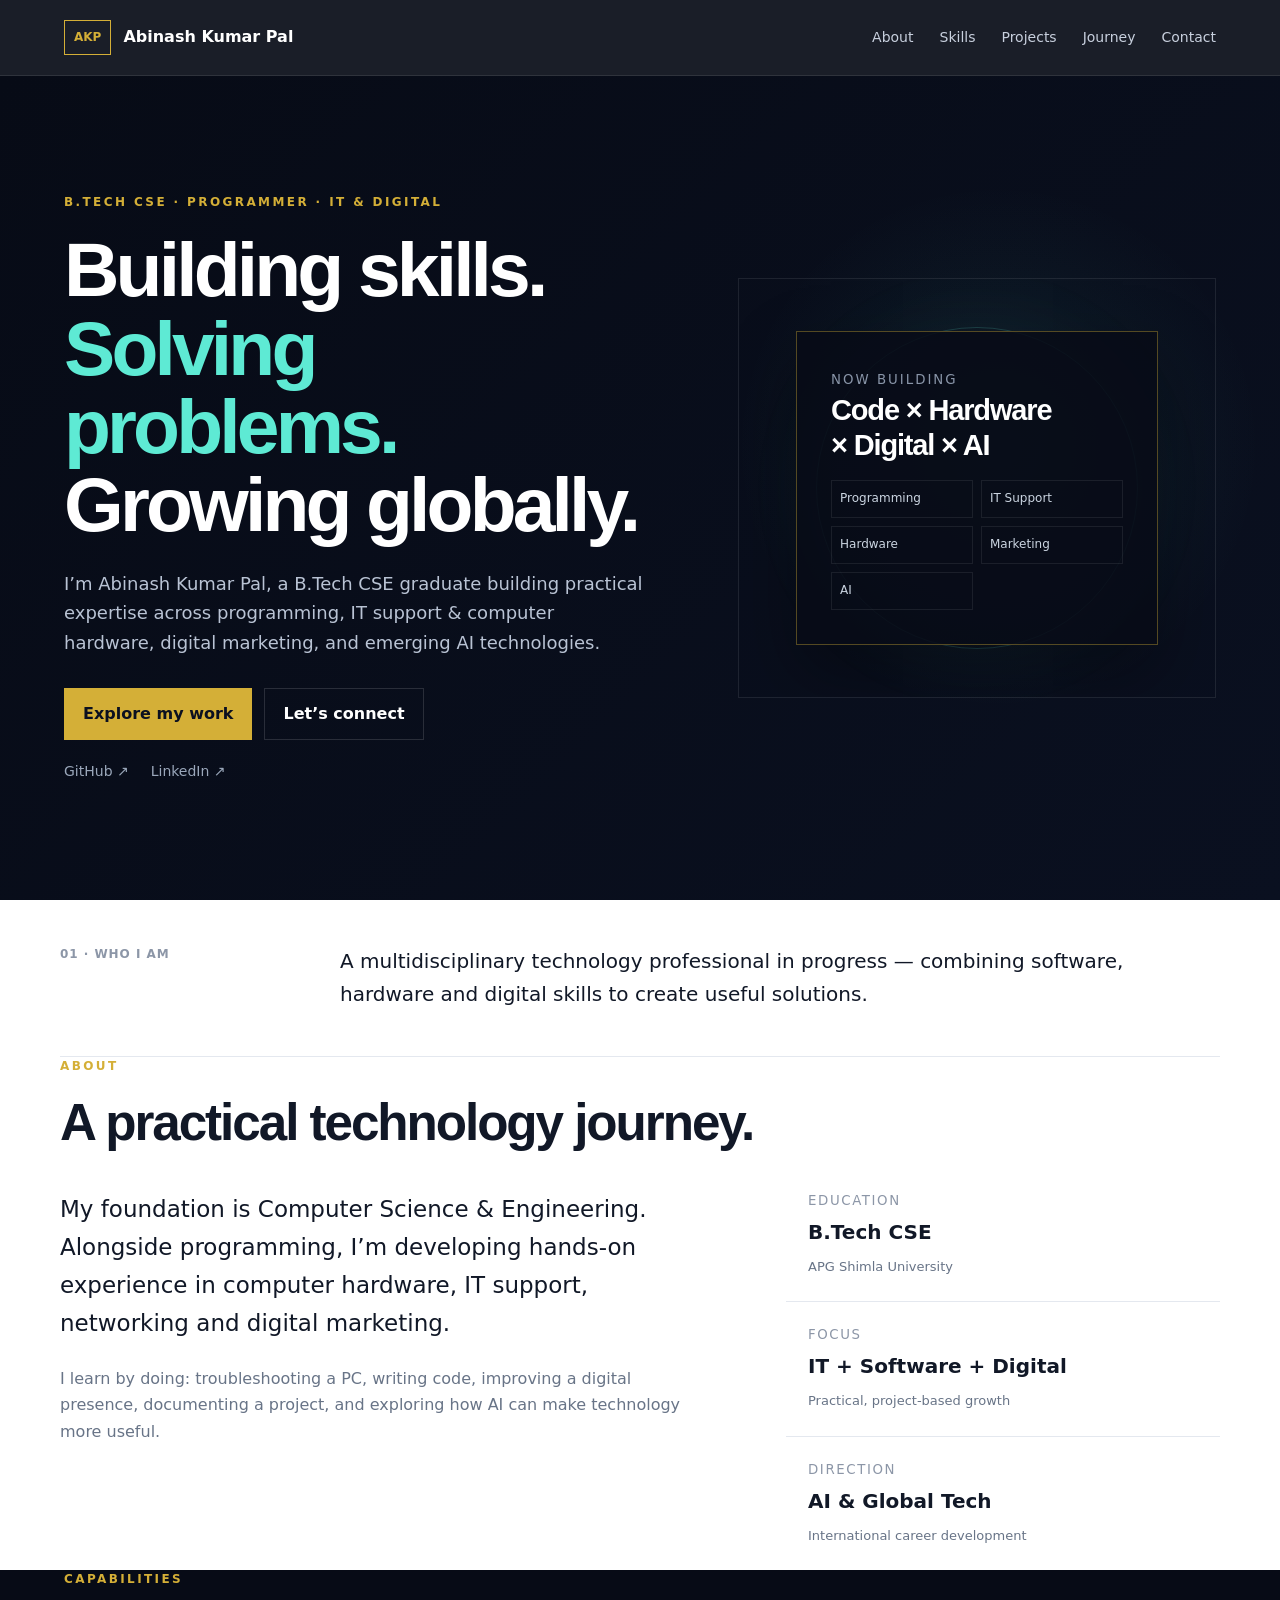
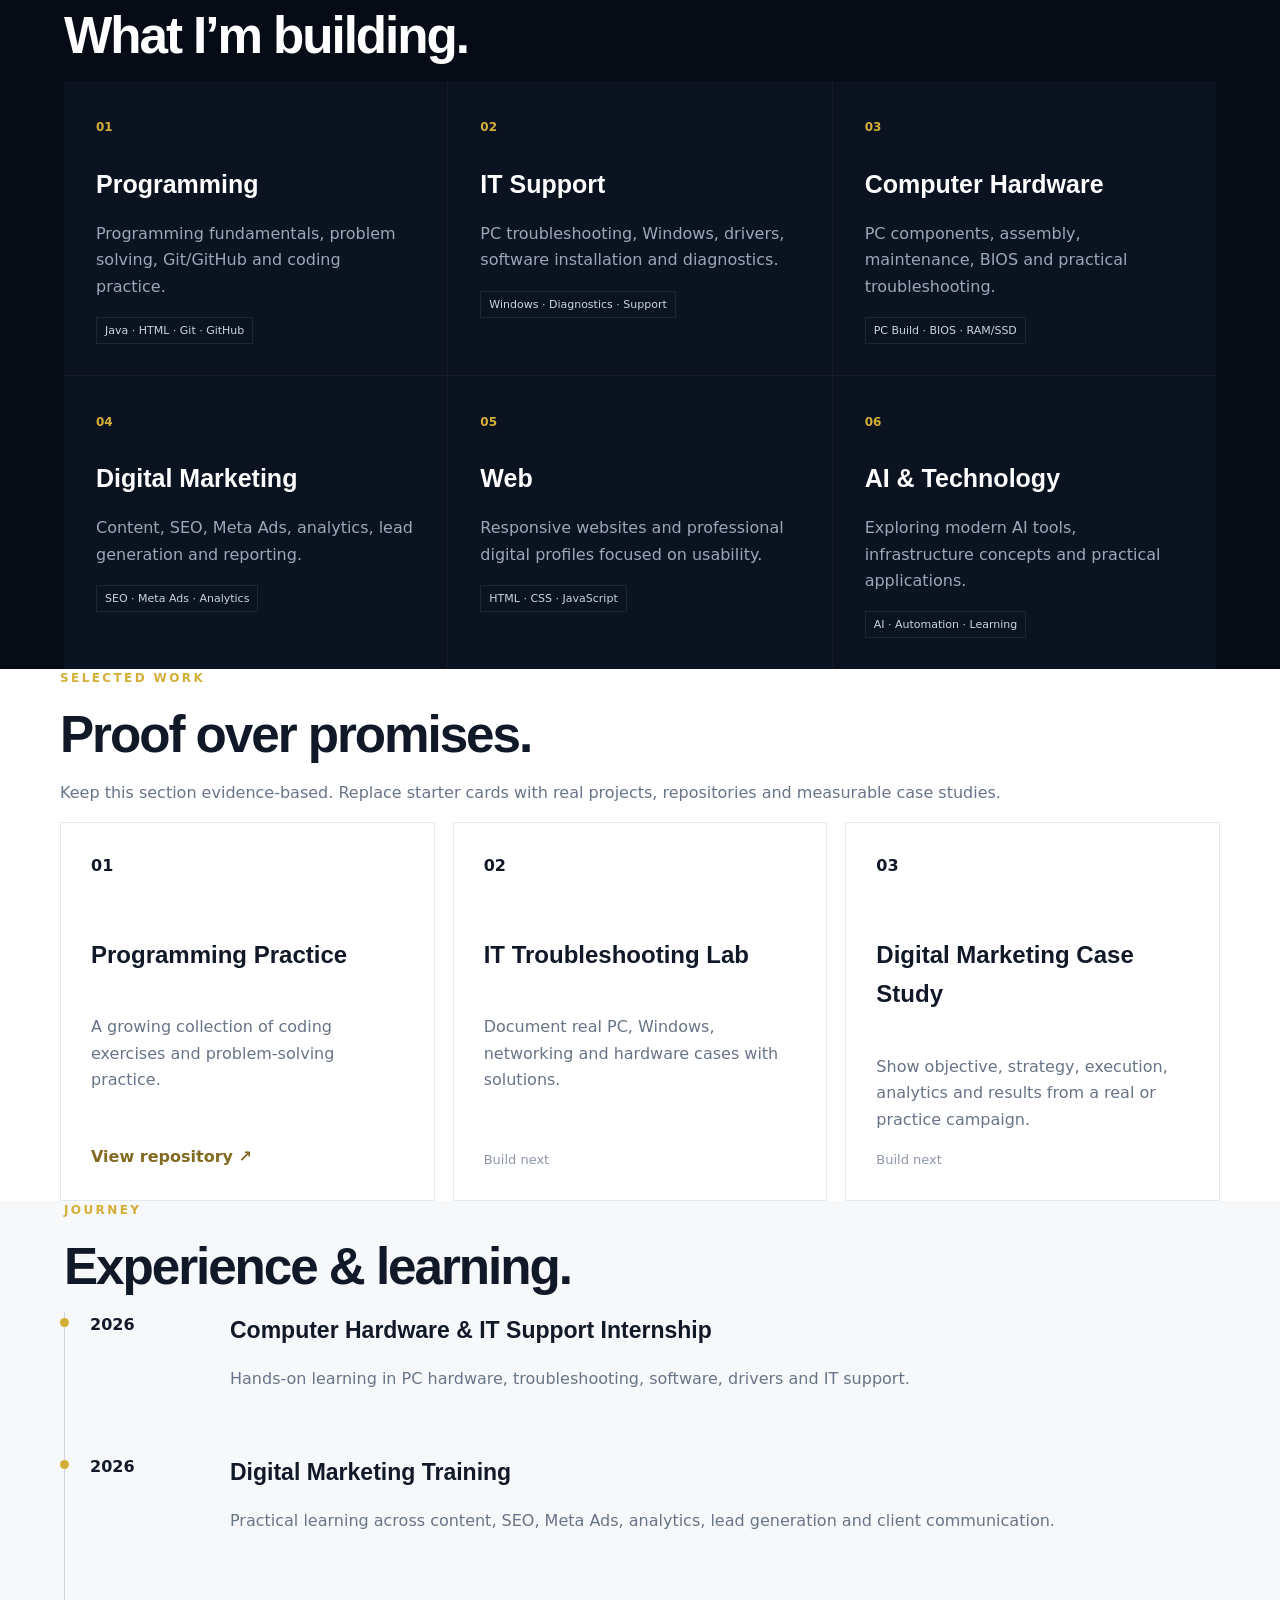
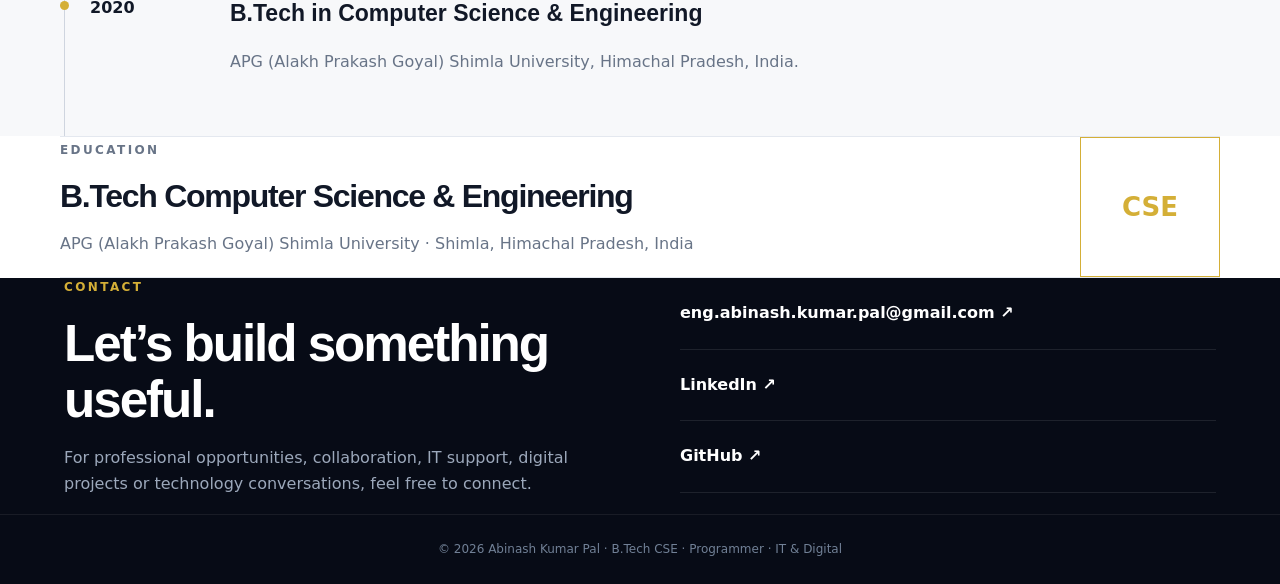
==== index.html @ 2d40ae44 "Add files via upload" ====
<!doctype html><html lang="en"><head><meta charset="utf-8"><meta name="viewport" content="width=device-width,initial-scale=1"><meta name="description" content="Abinash Kumar Pal — B.Tech CSE, Programmer, IT Support & Computer Hardware, Digital Marketing, and AI & Technology learner."><title>Abinash Kumar Pal | Programmer · IT Support · Digital</title><link rel="stylesheet" href="style.css"></head><body>
<header><a class="brand" href="#home"><span>AKP</span> Abinash Kumar Pal</a><button id="menu">☰</button><nav><a href="#about">About</a><a href="#skills">Skills</a><a href="#projects">Projects</a><a href="#journey">Journey</a><a href="#contact">Contact</a></nav></header>
<main id="home"><section class="hero"><div><p class="eyebrow">B.TECH CSE · PROGRAMMER · IT & DIGITAL</p><h1>Building skills.<br><em>Solving problems.</em><br>Growing globally.</h1><p class="intro">I’m Abinash Kumar Pal, a B.Tech CSE graduate building practical expertise across programming, IT support & computer hardware, digital marketing, and emerging AI technologies.</p><div class="actions"><a class="primary" href="#projects">Explore my work</a><a href="#contact">Let’s connect</a></div><div class="links"><a href="https://github.com/eng-abinashkumarpal">GitHub ↗</a><a href="https://www.linkedin.com/in/abinashkumarpal">LinkedIn ↗</a></div></div><div class="visual"><div class="card"><small>NOW BUILDING</small><h2>Code × Hardware<br>× Digital × AI</h2><div class="chips"><span>Programming</span><span>IT Support</span><span>Hardware</span><span>Marketing</span><span>AI</span></div></div></div></section>
<section class="strip"><b>01 · WHO I AM</b><p>A multidisciplinary technology professional in progress — combining software, hardware and digital skills to create useful solutions.</p></section>
<section id="about"><p class="eyebrow">ABOUT</p><h2>A practical technology journey.</h2><div class="columns"><div><p class="lead">My foundation is Computer Science & Engineering. Alongside programming, I’m developing hands-on experience in computer hardware, IT support, networking and digital marketing.</p><p>I learn by doing: troubleshooting a PC, writing code, improving a digital presence, documenting a project, and exploring how AI can make technology more useful.</p></div><div class="facts"><div><small>EDUCATION</small><strong>B.Tech CSE</strong><span>APG Shimla University</span></div><div><small>FOCUS</small><strong>IT + Software + Digital</strong><span>Practical, project-based growth</span></div><div><small>DIRECTION</small><strong>AI & Global Tech</strong><span>International career development</span></div></div></div></section>
<section id="skills" class="dark"><p class="eyebrow">CAPABILITIES</p><h2>What I’m building.</h2><div class="grid skills"><article><b>01</b><h3>Programming</h3><p>Programming fundamentals, problem solving, Git/GitHub and coding practice.</p><label>Java · HTML · Git · GitHub</label></article><article><b>02</b><h3>IT Support</h3><p>PC troubleshooting, Windows, drivers, software installation and diagnostics.</p><label>Windows · Diagnostics · Support</label></article><article><b>03</b><h3>Computer Hardware</h3><p>PC components, assembly, maintenance, BIOS and practical troubleshooting.</p><label>PC Build · BIOS · RAM/SSD</label></article><article><b>04</b><h3>Digital Marketing</h3><p>Content, SEO, Meta Ads, analytics, lead generation and reporting.</p><label>SEO · Meta Ads · Analytics</label></article><article><b>05</b><h3>Web</h3><p>Responsive websites and professional digital profiles focused on usability.</p><label>HTML · CSS · JavaScript</label></article><article><b>06</b><h3>AI & Technology</h3><p>Exploring modern AI tools, infrastructure concepts and practical applications.</p><label>AI · Automation · Learning</label></article></div></section>
<section id="projects"><p class="eyebrow">SELECTED WORK</p><h2>Proof over promises.</h2><p class="muted">Keep this section evidence-based. Replace starter cards with real projects, repositories and measurable case studies.</p><div class="grid projects"><article><b>01</b><h3>Programming Practice</h3><p>A growing collection of coding exercises and problem-solving practice.</p><a href="https://github.com/eng-abinashkumarpal/programming-practice">View repository ↗</a></article><article><b>02</b><h3>IT Troubleshooting Lab</h3><p>Document real PC, Windows, networking and hardware cases with solutions.</p><span>Build next</span></article><article><b>03</b><h3>Digital Marketing Case Study</h3><p>Show objective, strategy, execution, analytics and results from a real or practice campaign.</p><span>Build next</span></article></div></section>
<section id="journey" class="journey"><p class="eyebrow">JOURNEY</p><h2>Experience & learning.</h2><div class="timeline"><div><b>2026</b><article><h3>Computer Hardware & IT Support Internship</h3><p>Hands-on learning in PC hardware, troubleshooting, software, drivers and IT support.</p></article></div><div><b>2026</b><article><h3>Digital Marketing Training</h3><p>Practical learning across content, SEO, Meta Ads, analytics, lead generation and client communication.</p></article></div><div><b>2020</b><article><h3>B.Tech in Computer Science & Engineering</h3><p>APG (Alakh Prakash Goyal) Shimla University, Himachal Pradesh, India.</p></article></div></div></section>
<section class="education"><div><p class="eyebrow">EDUCATION</p><h2>B.Tech Computer Science & Engineering</h2><p>APG (Alakh Prakash Goyal) Shimla University · Shimla, Himachal Pradesh, India</p></div><strong>CSE</strong></section>
<section id="contact" class="contact"><div><p class="eyebrow">CONTACT</p><h2>Let’s build something useful.</h2><p>For professional opportunities, collaboration, IT support, digital projects or technology conversations, feel free to connect.</p></div><div class="contact-links"><a href="mailto:eng.abinash.kumar.pal@gmail.com">eng.abinash.kumar.pal@gmail.com ↗</a><a href="https://www.linkedin.com/in/abinashkumarpal">LinkedIn ↗</a><a href="https://github.com/eng-abinashkumarpal">GitHub ↗</a></div></section></main><footer>© <span id="year"></span> Abinash Kumar Pal · B.Tech CSE · Programmer · IT & Digital</footer><script src="script.js"></script></body></html>
---- style.css ----
:root{--navy:#070b16;--navy2:#0d1424;--gold:#d4af37;--cyan:#5eead4;--text:#111827;--muted:#687487;--line:#e4e8ef;--max:1160px}*{box-sizing:border-box}html{scroll-behavior:smooth}body{margin:0;font-family:Inter,system-ui,sans-serif;color:var(--text);line-height:1.65}a{text-decoration:none;color:inherit}header{height:76px;position:sticky;top:0;z-index:10;display:flex;align-items:center;justify-content:space-between;padding:0 5vw;background:rgba(7,11,22,.92);backdrop-filter:blur(14px);color:#fff;border-bottom:1px solid #ffffff18}.brand{font-weight:700;display:flex;align-items:center;gap:12px}.brand span{color:var(--gold);border:1px solid var(--gold);padding:7px 9px;font-size:12px}nav{display:flex;gap:26px;font-size:14px;color:#c8d0de}nav a:hover,.links a:hover{color:var(--cyan)}#menu{display:none;background:none;border:0;color:white;font-size:24px}.hero{min-height:calc(100vh - 76px);display:grid;grid-template-columns:1.1fr .9fr;gap:7vw;align-items:center;padding:90px max(5vw,calc((100vw - var(--max))/2));background:radial-gradient(circle at 78% 45%,#5eead415,transparent 24%),linear-gradient(135deg,var(--navy),#0a1020);color:#fff}.eyebrow{font-size:12px;letter-spacing:.2em;color:var(--gold);font-weight:800;margin:0 0 18px}.hero h1,h2,h3{font-family:"Space Grotesk",Inter,sans-serif}.hero h1{font-size:clamp(48px,6vw,82px);line-height:1.02;letter-spacing:-.05em;margin:0 0 25px}.hero h1 em{font-style:normal;color:var(--cyan)}.intro{max-width:680px;color:#b9c3d4;font-size:18px}.actions{display:flex;gap:12px;flex-wrap:wrap;margin:30px 0 20px}.actions a{border:1px solid #ffffff22;padding:12px 18px;font-weight:700}.actions .primary{background:var(--gold);color:#0b1020;border-color:var(--gold)}.links{display:flex;gap:22px;color:#9aa7ba;font-size:14px}.visual{min-height:420px;display:grid;place-items:center;border:1px solid #ffffff16;position:relative;overflow:hidden}.visual:before{content:"";position:absolute;width:320px;height:320px;border:1px solid #5eead433;border-radius:50%;box-shadow:0 0 90px #5eead40d}.card{position:relative;width:76%;padding:34px;border:1px solid #d4af3760;background:#070b16dd;box-shadow:0 30px 70px #0005}.card small{color:#8995a8;letter-spacing:.15em}.card h2{font-size:29px;line-height:1.2}.chips{display:grid;grid-template-columns:1fr 1fr;gap:8px}.chips span{font-size:12px;color:#cbd5e1;border:1px solid #ffffff14;padding:8px}.strip,section:not(.hero){max-width:var(--max);margin:auto;padding:105px max(5vw,0)}.strip{display:grid;grid-template-columns:240px 1fr;gap:40px;border-bottom:1px solid var(--line);padding-top:45px;padding-bottom:45px}.strip p{margin:0;font-size:20px}.strip b{font-size:12px;color:#8c96a7;letter-spacing:.08em}.columns{display:grid;grid-template-columns:1.2fr .8fr;gap:75px}.columns .lead{font-size:23px}.columns p:not(.lead),.muted{color:var(--muted)}.facts{display:grid;gap:1px;background:var(--line)}.facts div{background:#fff;padding:22px}.facts small{display:block;color:#8c96a7;letter-spacing:.12em}.facts strong{display:block;font-size:20px;margin:4px 0}.facts span{font-size:13px;color:var(--muted)}.dark,.contact{max-width:none!important;padding-left:max(5vw,calc((100vw - var(--max))/2));padding-right:max(5vw,calc((100vw - var(--max))/2));background:var(--navy);color:#fff}.dark h2,.contact h2,section h2{font-size:clamp(36px,4vw,58px);line-height:1.08;letter-spacing:-.04em;margin:0 0 18px}.grid{display:grid;grid-template-columns:repeat(3,1fr);gap:1px}.skills{background:#ffffff12}.skills article{background:#0b1220;padding:32px;min-height:250px}.skills h3{font-size:25px;margin:24px 0 8px}.skills p{color:#9ba7ba}.skills label{font-size:11px;color:#cbd5e1;border:1px solid #ffffff14;padding:6px 8px}.skills b,.projects>b{color:var(--gold);font-size:12px}.projects{gap:18px}.projects article{border:1px solid var(--line);padding:30px;min-height:290px;display:flex;flex-direction:column}.projects h3{font-size:24px;margin-top:55px}.projects p{color:var(--muted)}.projects a{margin-top:auto;color:#816b22;font-weight:700}.projects span{margin-top:auto;color:#8c96a7;font-size:13px}.journey{background:#f7f8fa;max-width:none!important;padding-left:max(5vw,calc((100vw - var(--max))/2));padding-right:max(5vw,calc((100vw - var(--max))/2))}.timeline{border-left:1px solid #cfd5df}.timeline>div{display:grid;grid-template-columns:110px 1fr;gap:30px;padding:0 0 45px 25px;position:relative}.timeline>div:before{content:"";position:absolute;left:-5px;top:6px;width:9px;height:9px;border-radius:50%;background:var(--gold)}.timeline>b{color:#8994a7}.timeline h3{margin:0;font-size:23px}.timeline p{color:var(--muted)}.education{display:flex;justify-content:space-between;align-items:center;border-top:1px solid var(--line);border-bottom:1px solid var(--line)}.education h2{font-size:32px}.education p{color:var(--muted)}.education>strong{display:grid;place-items:center;width:140px;height:140px;border:1px solid var(--gold);color:var(--gold);font-size:26px}.contact{display:grid;grid-template-columns:1fr 1fr;gap:80px}.contact p:not(.eyebrow){color:#9ca8bb}.contact-links{display:flex;flex-direction:column}.contact-links a{padding:22px 0;border-bottom:1px solid #ffffff18;font-weight:700}.contact-links a:hover{color:var(--cyan)}footer{background:var(--navy);border-top:1px solid #ffffff12;color:#718096;padding:25px 5vw;font-size:12px;text-align:center}@media(max-width:850px){nav{display:none}#menu{display:block}.hero,.columns,.contact{grid-template-columns:1fr}.hero{padding-top:75px;padding-bottom:75px}.visual{min-height:330px;margin-top:15px}.grid{grid-template-columns:1fr}.strip{grid-template-columns:1fr;gap:12px}.education{flex-direction:column;align-items:flex-start;gap:25px}.timeline>div{grid-template-columns:1fr;gap:4px}.card{width:86%}}
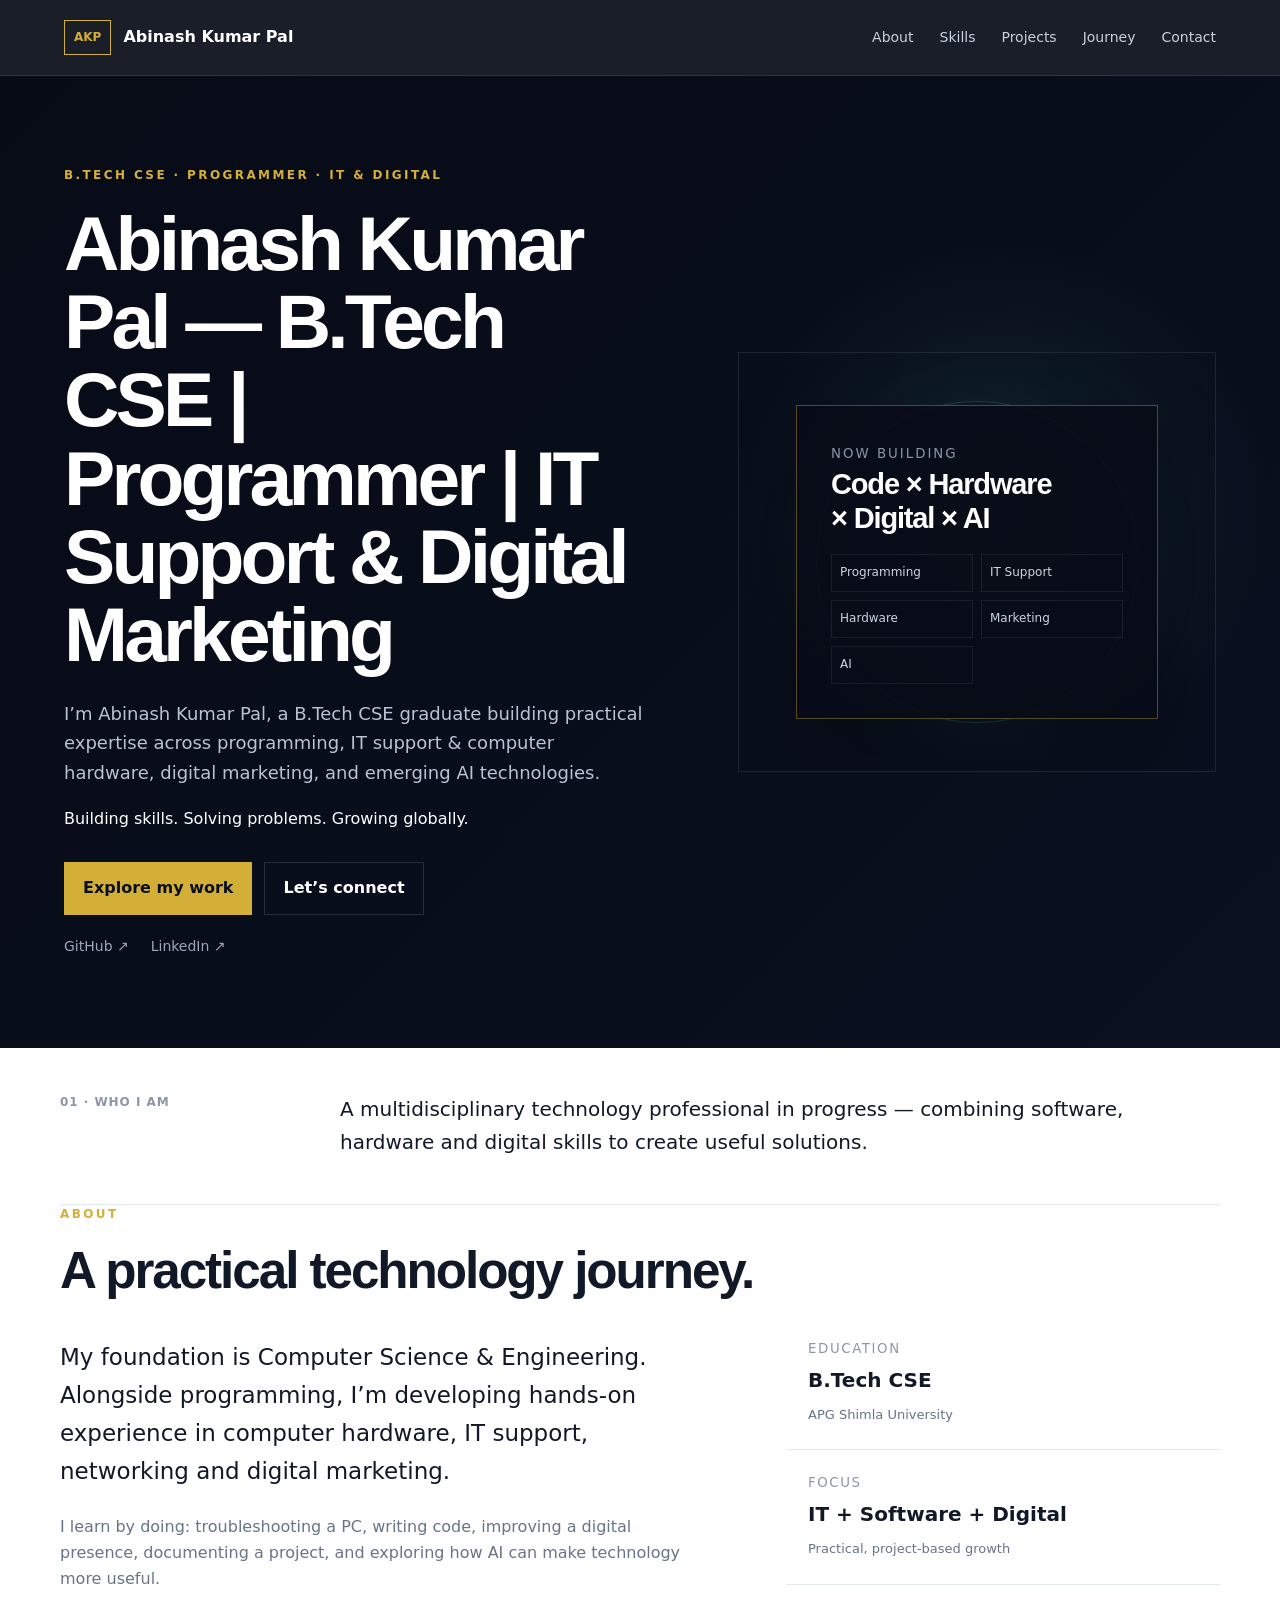
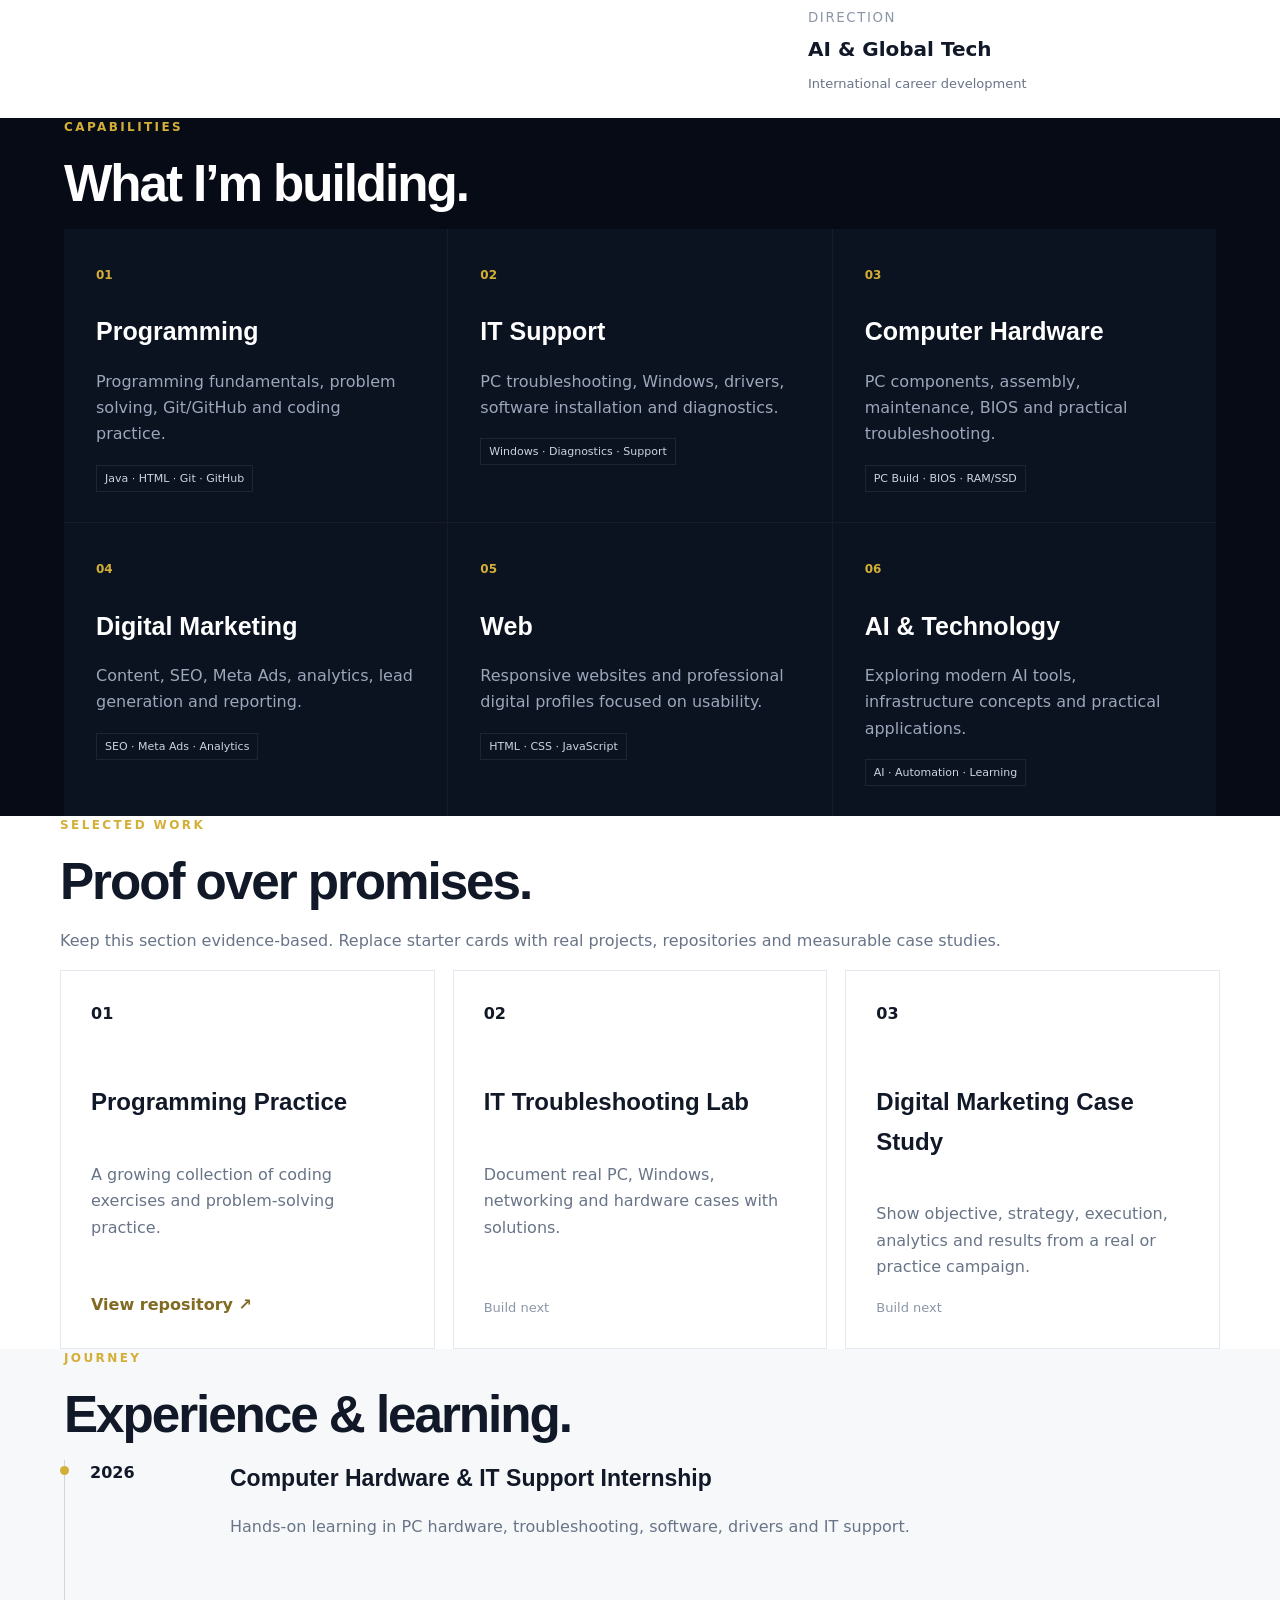
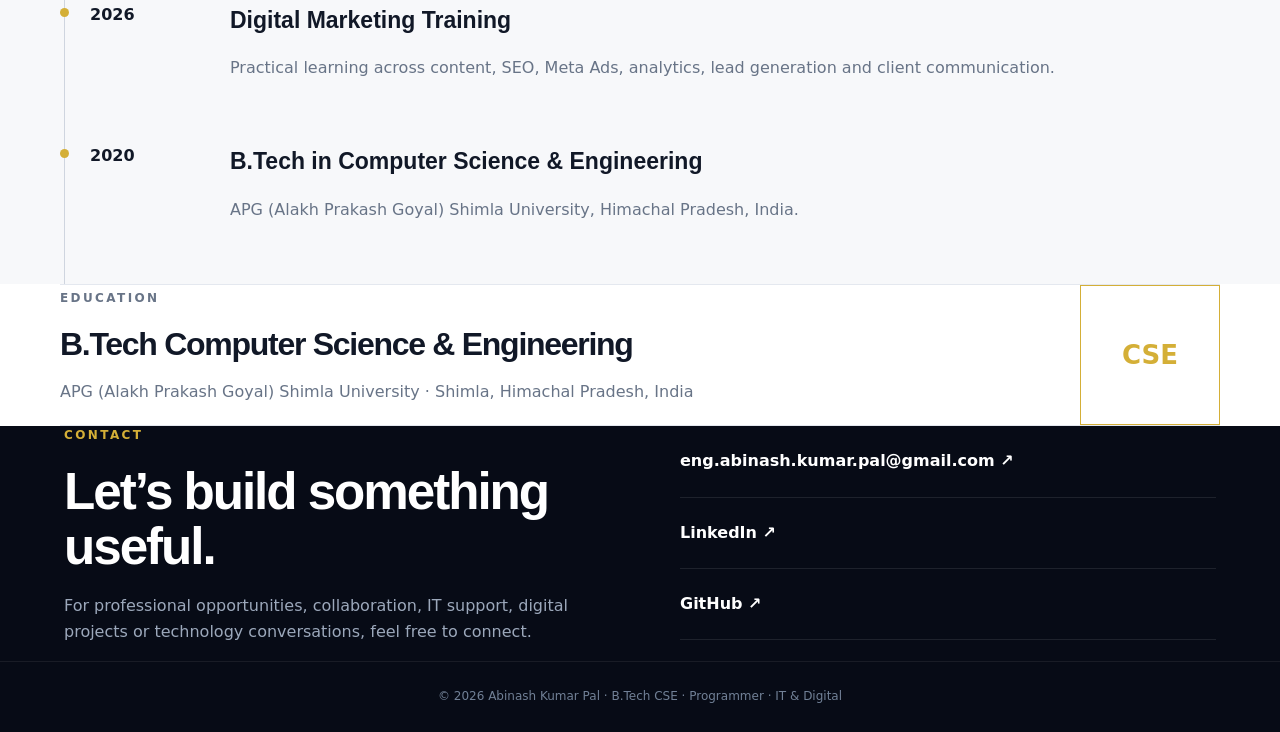
==== commit 6c24a723: "Optimize homepage SEO metadata and content Updated the homepage title, meta description, canonical U" ====
--- a/index.html
+++ b/index.html
@@ -1,6 +1,8 @@
-<!doctype html><html lang="en"><head><meta charset="utf-8"><meta name="viewport" content="width=device-width,initial-scale=1"><meta name="description" content="Abinash Kumar Pal — B.Tech CSE, Programmer, IT Support & Computer Hardware, Digital Marketing, and AI & Technology learner."><title>Abinash Kumar Pal | Programmer · IT Support · Digital</title><link rel="stylesheet" href="style.css"></head><body>
+<!doctype html><html lang="en"><head><link rel="canonical" href="https://eng-abinashkumarpal.github.io/portfolio/"> <meta charset="utf-8"><meta name="viewport" content="width=device-width,initial-scale=1"><meta name="description" content="Abinash Kumar Pal is a B.Tech CSE graduate building practical skills in programming, IT support, computer hardware, digital marketing, SEO and AI technology."><title>Abinash Kumar Pal | B.Tech CSE | Programmer | IT Support | Digital Marketing</title><link rel="stylesheet" href="style.css"></head><body>
 <header><a class="brand" href="#home"><span>AKP</span> Abinash Kumar Pal</a><button id="menu">☰</button><nav><a href="#about">About</a><a href="#skills">Skills</a><a href="#projects">Projects</a><a href="#journey">Journey</a><a href="#contact">Contact</a></nav></header>
-<main id="home"><section class="hero"><div><p class="eyebrow">B.TECH CSE · PROGRAMMER · IT & DIGITAL</p><h1>Building skills.<br><em>Solving problems.</em><br>Growing globally.</h1><p class="intro">I’m Abinash Kumar Pal, a B.Tech CSE graduate building practical expertise across programming, IT support & computer hardware, digital marketing, and emerging AI technologies.</p><div class="actions"><a class="primary" href="#projects">Explore my work</a><a href="#contact">Let’s connect</a></div><div class="links"><a href="https://github.com/eng-abinashkumarpal">GitHub ↗</a><a href="https://www.linkedin.com/in/abinashkumarpal">LinkedIn ↗</a></div></div><div class="visual"><div class="card"><small>NOW BUILDING</small><h2>Code × Hardware<br>× Digital × AI</h2><div class="chips"><span>Programming</span><span>IT Support</span><span>Hardware</span><span>Marketing</span><span>AI</span></div></div></div></section>
+<main id="home"><section class="hero"><div><p class="eyebrow">B.TECH CSE · PROGRAMMER · IT & DIGITAL</p><h1>
+  Abinash Kumar Pal — B.Tech CSE | Programmer | IT Support & Digital Marketing
+</h1><p class="intro">I’m Abinash Kumar Pal, a B.Tech CSE graduate building practical expertise across programming, IT support & computer hardware, digital marketing, and emerging AI technologies.</p> <p>Building skills. Solving problems. Growing globally.</p><div class="actions"><a class="primary" href="#projects">Explore my work</a><a href="#contact">Let’s connect</a></div><div class="links"><a href="https://github.com/eng-abinashkumarpal">GitHub ↗</a><a href="https://www.linkedin.com/in/abinashkumarpal">LinkedIn ↗</a></div></div><div class="visual"><div class="card"><small>NOW BUILDING</small><h2>Code × Hardware<br>× Digital × AI</h2><div class="chips"><span>Programming</span><span>IT Support</span><span>Hardware</span><span>Marketing</span><span>AI</span></div></div></div></section>
 <section class="strip"><b>01 · WHO I AM</b><p>A multidisciplinary technology professional in progress — combining software, hardware and digital skills to create useful solutions.</p></section>
 <section id="about"><p class="eyebrow">ABOUT</p><h2>A practical technology journey.</h2><div class="columns"><div><p class="lead">My foundation is Computer Science & Engineering. Alongside programming, I’m developing hands-on experience in computer hardware, IT support, networking and digital marketing.</p><p>I learn by doing: troubleshooting a PC, writing code, improving a digital presence, documenting a project, and exploring how AI can make technology more useful.</p></div><div class="facts"><div><small>EDUCATION</small><strong>B.Tech CSE</strong><span>APG Shimla University</span></div><div><small>FOCUS</small><strong>IT + Software + Digital</strong><span>Practical, project-based growth</span></div><div><small>DIRECTION</small><strong>AI & Global Tech</strong><span>International career development</span></div></div></div></section>
 <section id="skills" class="dark"><p class="eyebrow">CAPABILITIES</p><h2>What I’m building.</h2><div class="grid skills"><article><b>01</b><h3>Programming</h3><p>Programming fundamentals, problem solving, Git/GitHub and coding practice.</p><label>Java · HTML · Git · GitHub</label></article><article><b>02</b><h3>IT Support</h3><p>PC troubleshooting, Windows, drivers, software installation and diagnostics.</p><label>Windows · Diagnostics · Support</label></article><article><b>03</b><h3>Computer Hardware</h3><p>PC components, assembly, maintenance, BIOS and practical troubleshooting.</p><label>PC Build · BIOS · RAM/SSD</label></article><article><b>04</b><h3>Digital Marketing</h3><p>Content, SEO, Meta Ads, analytics, lead generation and reporting.</p><label>SEO · Meta Ads · Analytics</label></article><article><b>05</b><h3>Web</h3><p>Responsive websites and professional digital profiles focused on usability.</p><label>HTML · CSS · JavaScript</label></article><article><b>06</b><h3>AI & Technology</h3><p>Exploring modern AI tools, infrastructure concepts and practical applications.</p><label>AI · Automation · Learning</label></article></div></section>
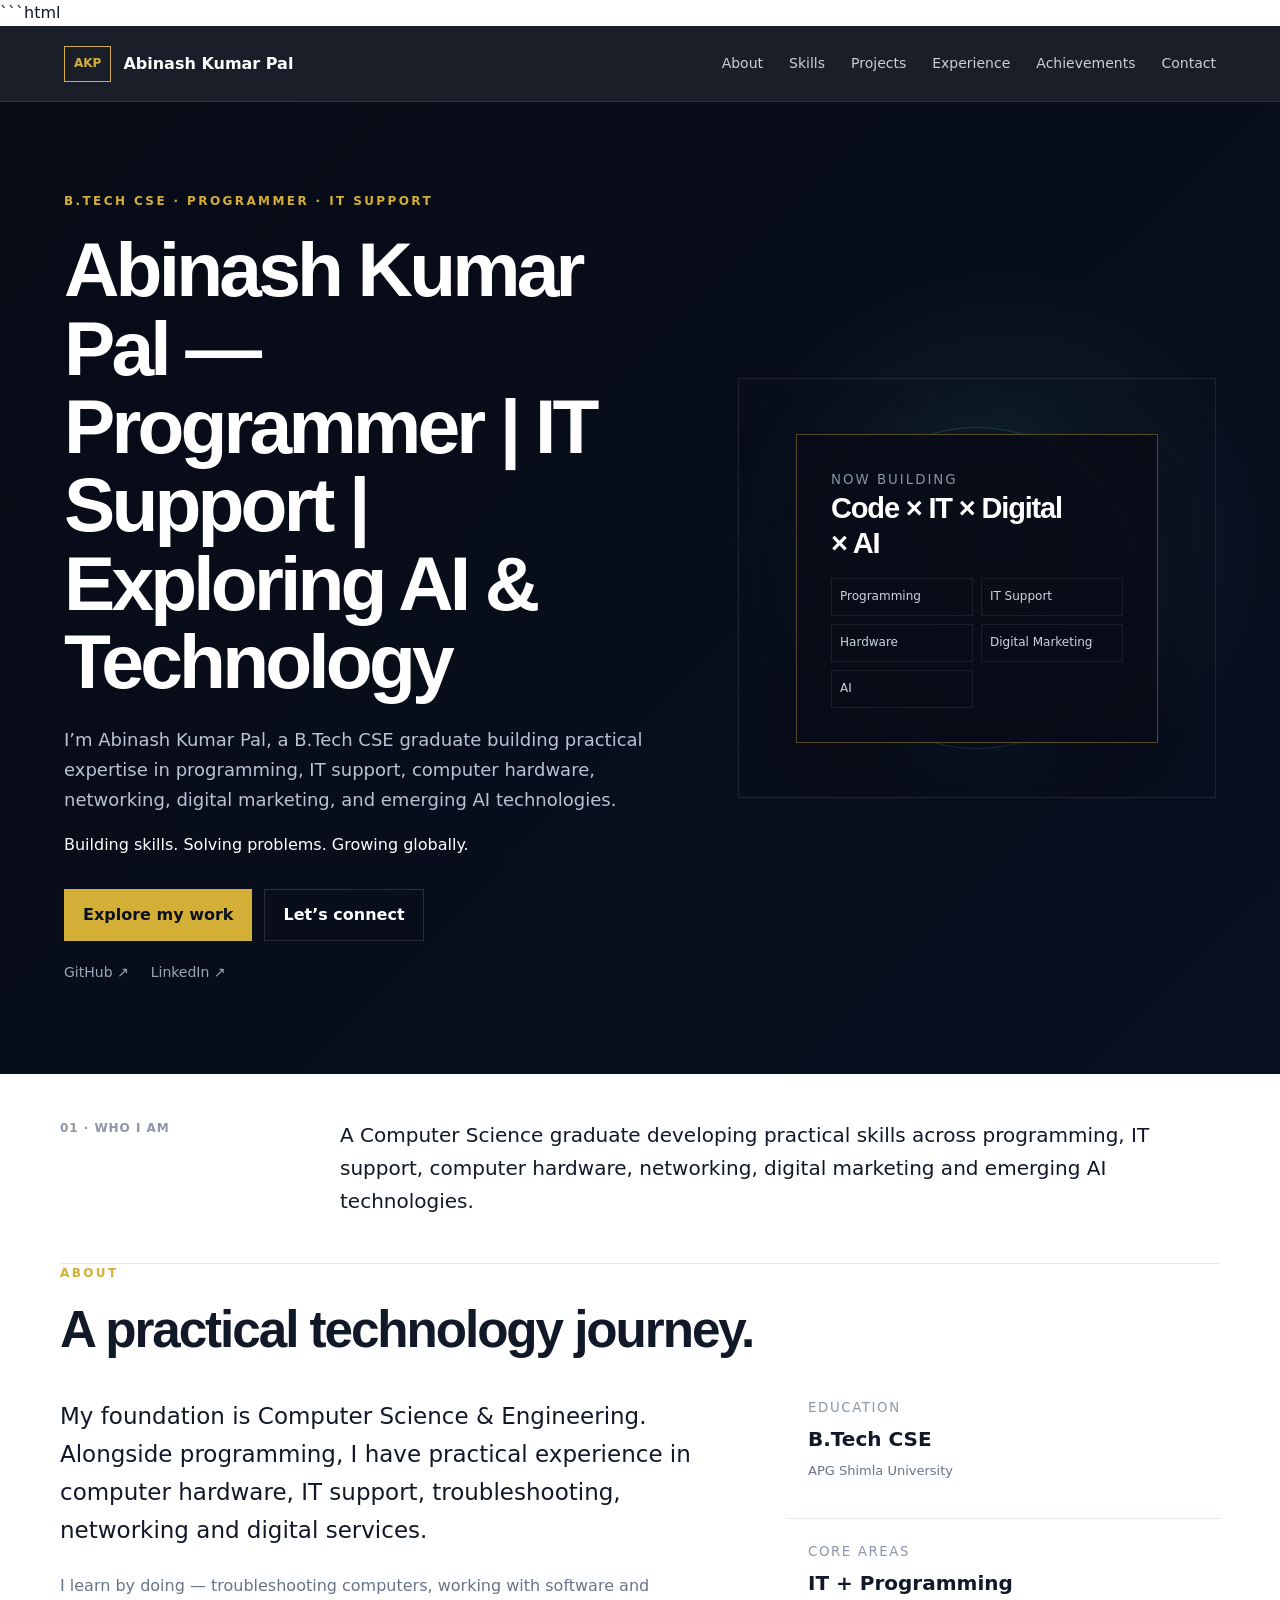
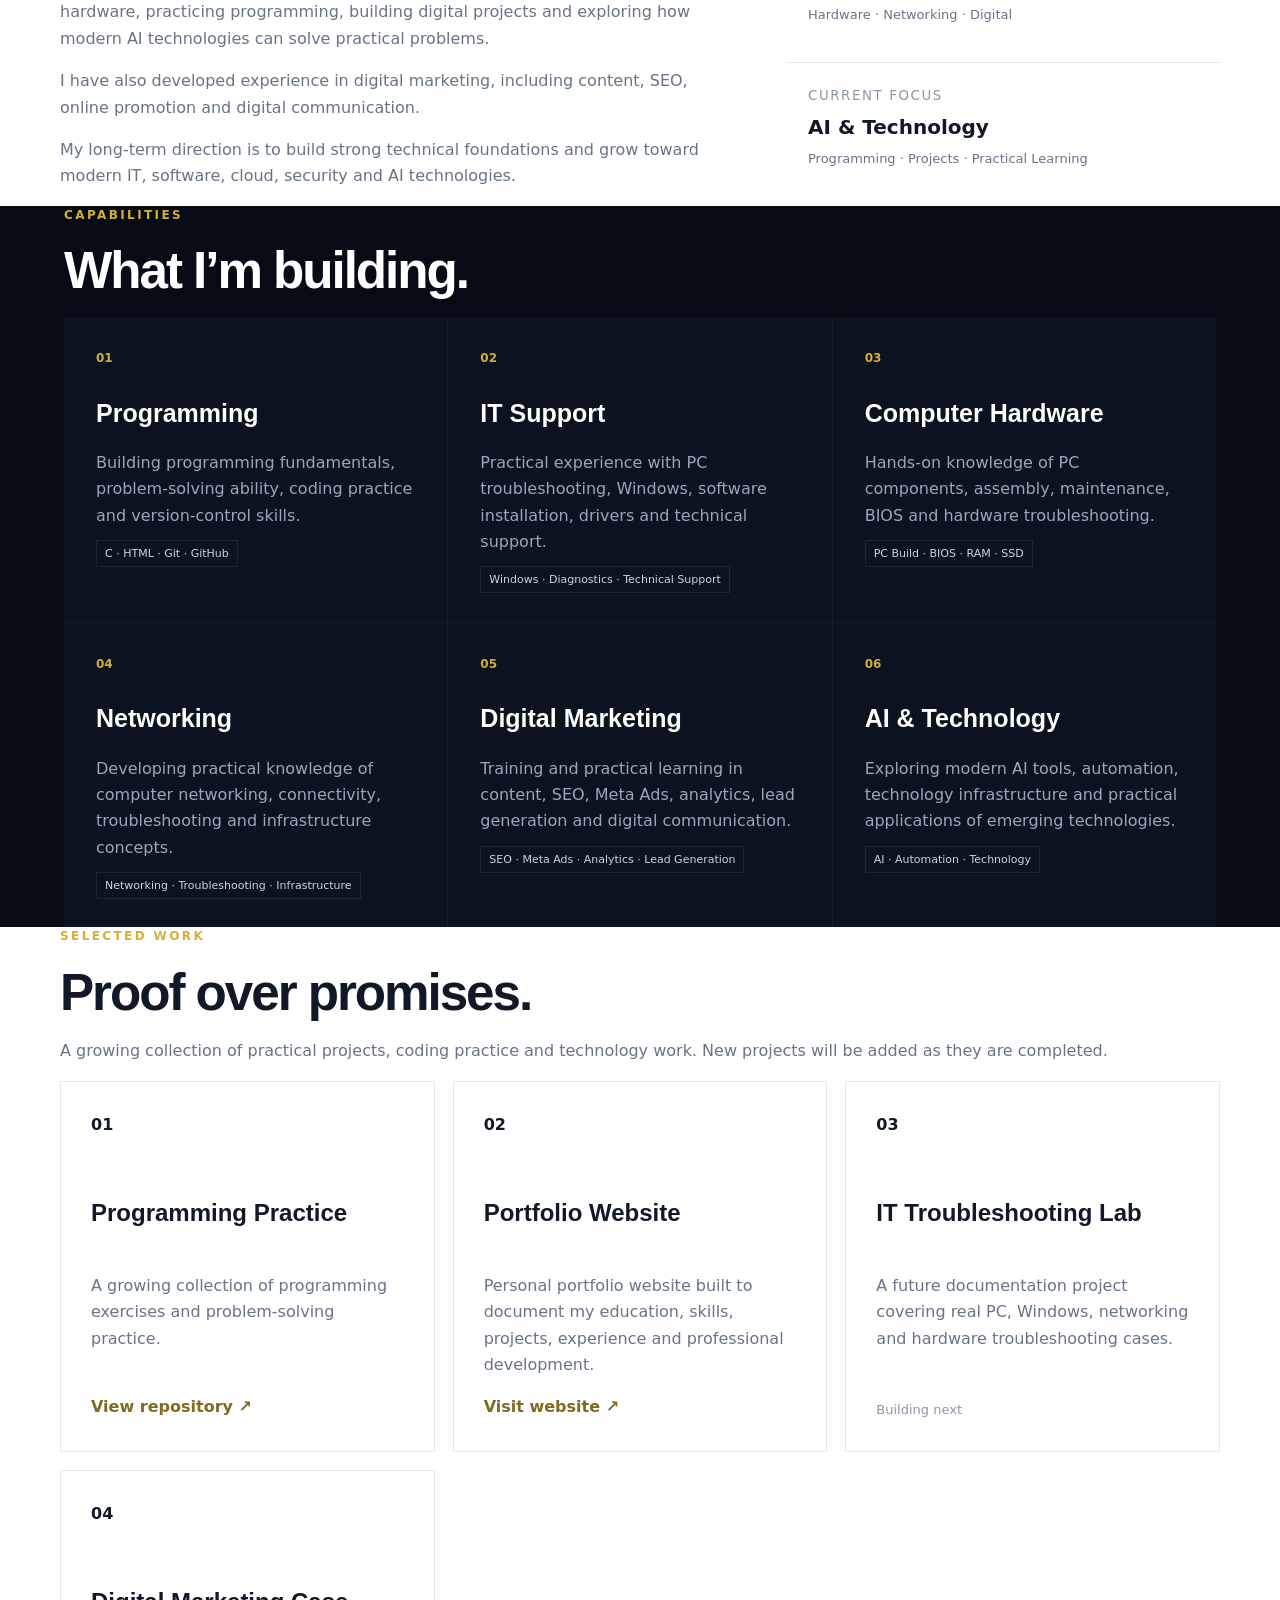
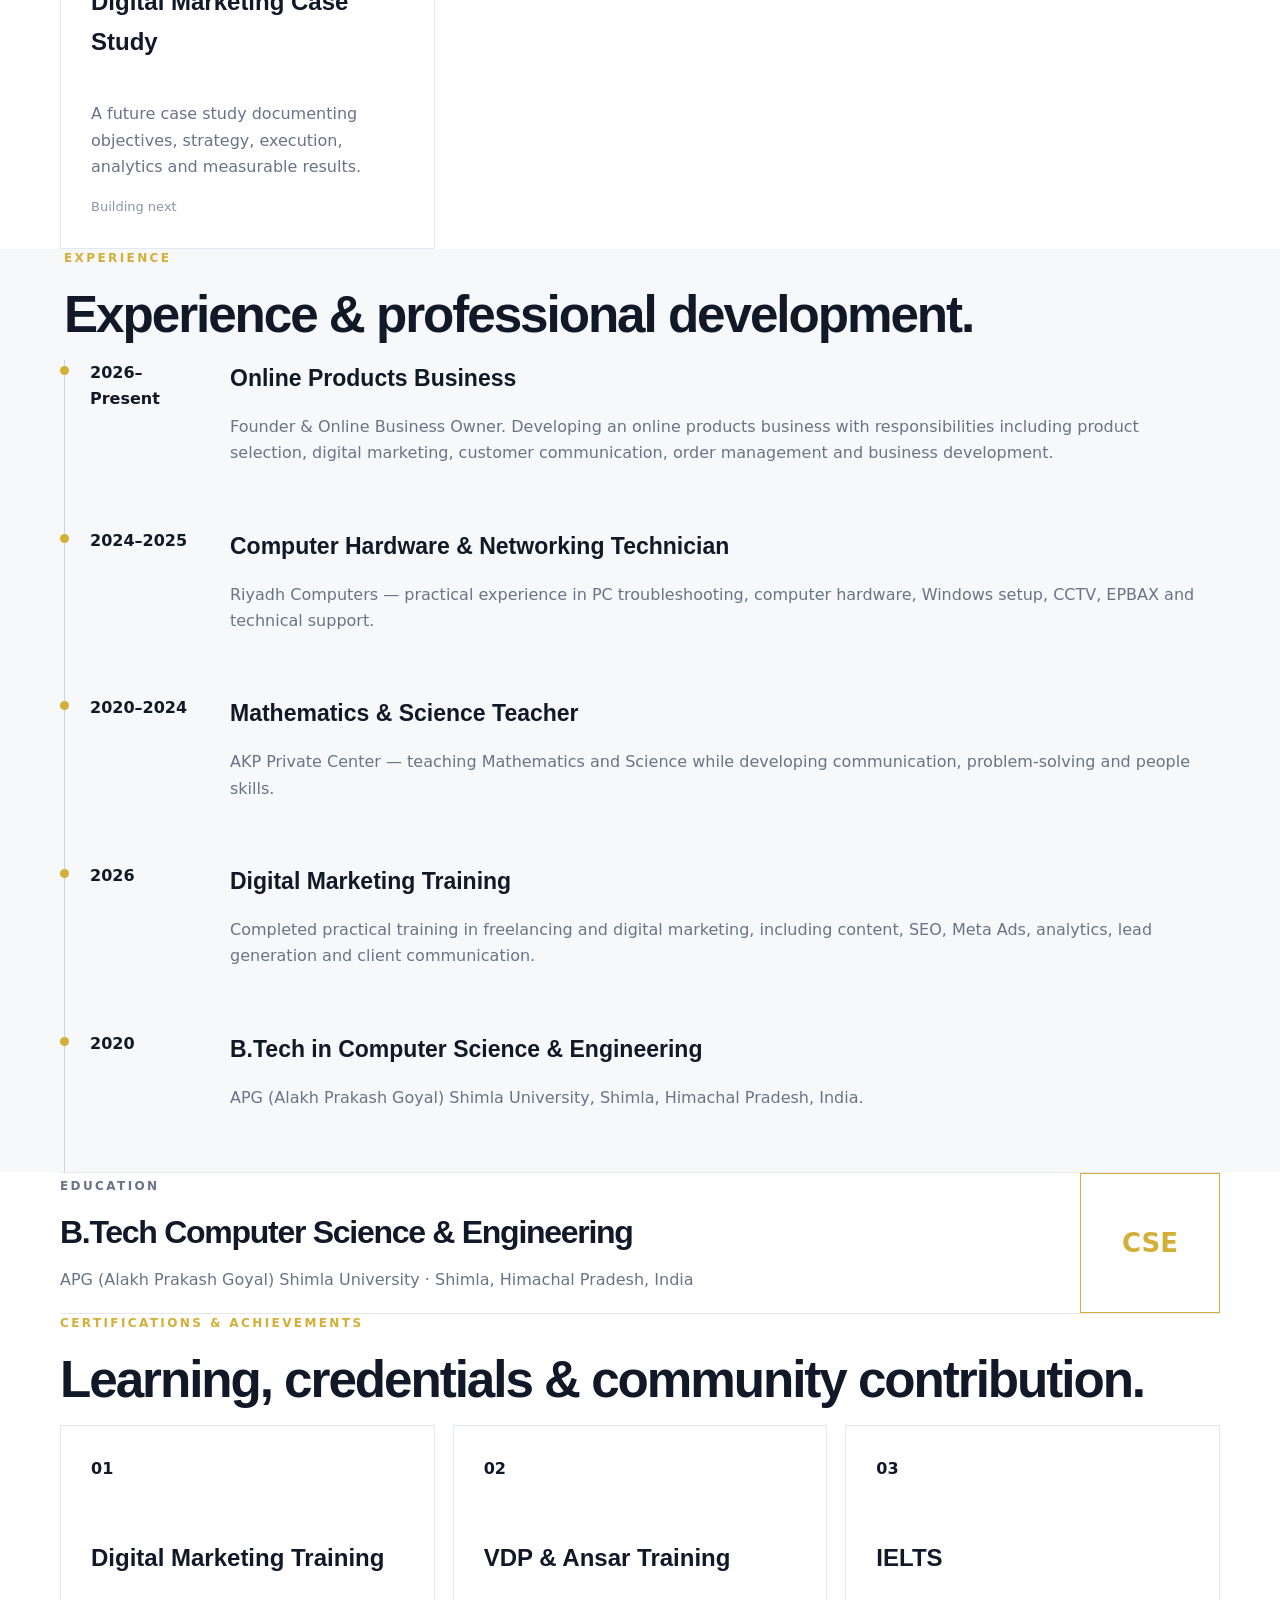
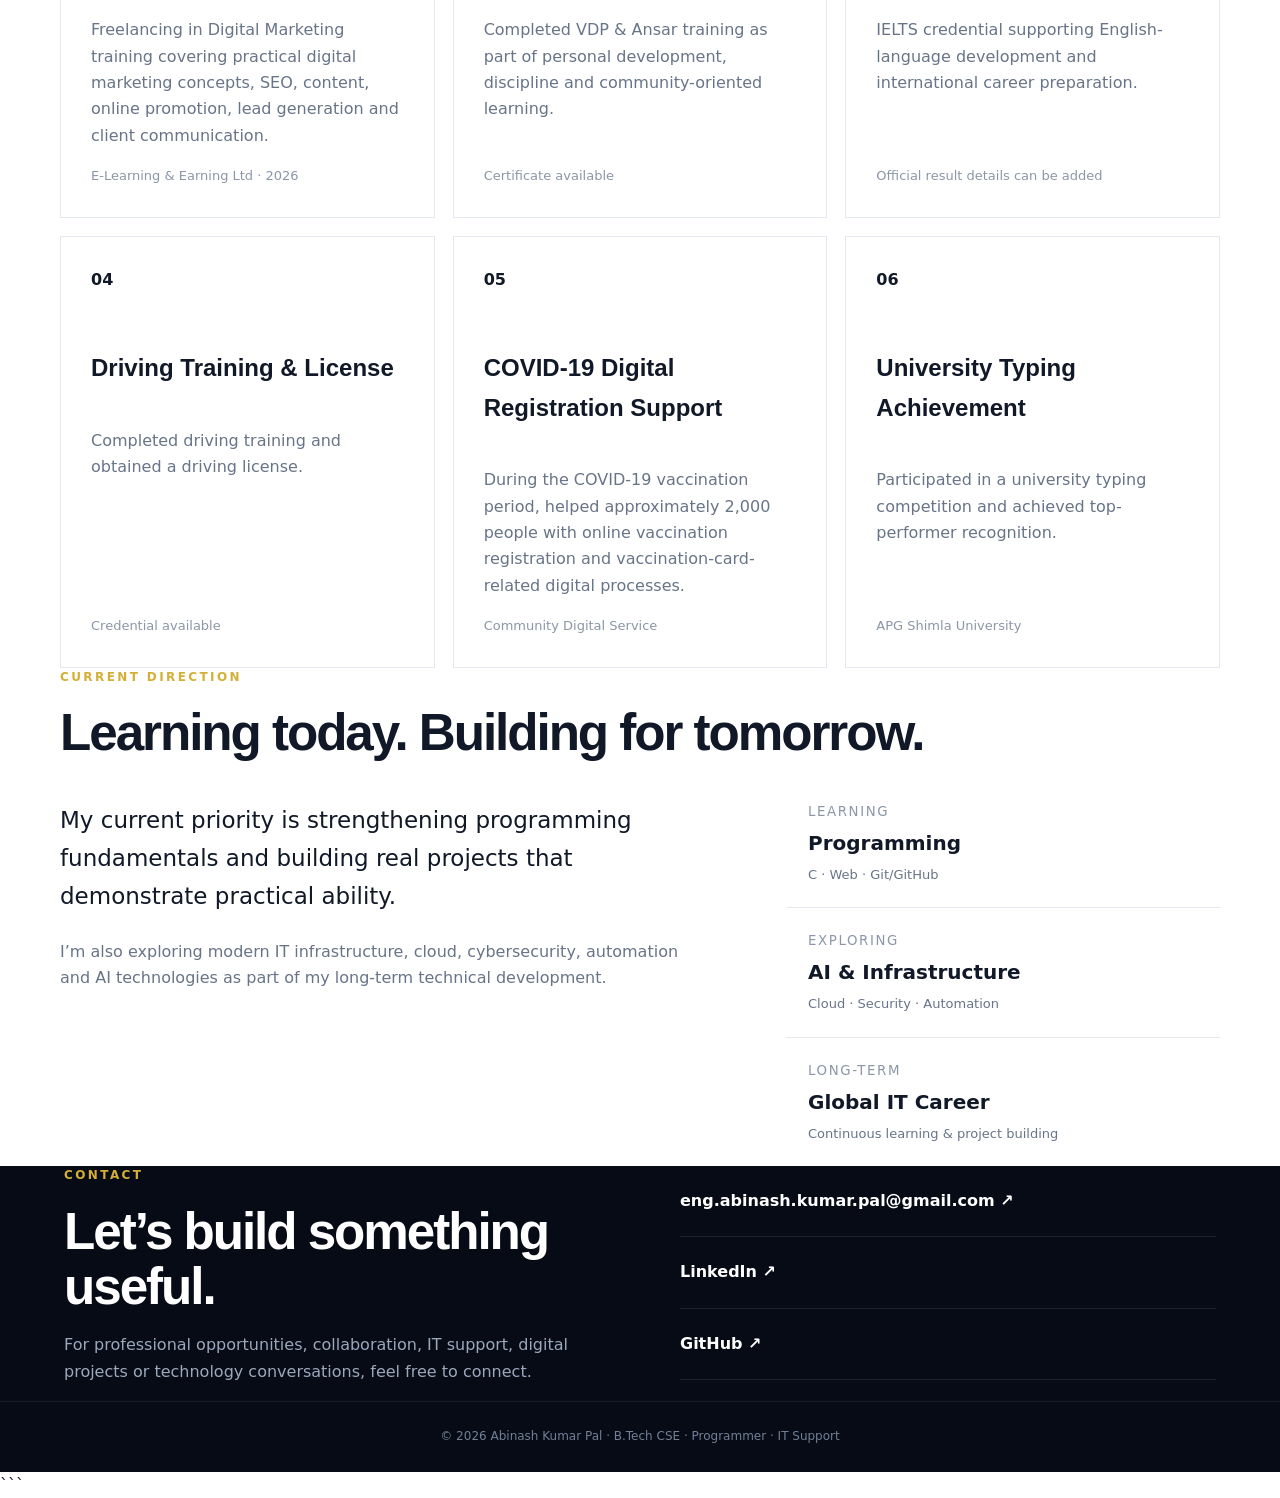
==== commit 65ec46d0: "Revise portfolio website content and structure Updated the content and structure of the portfolio we" ====
--- a/index.html
+++ b/index.html
@@ -1,12 +1,818 @@
-<!doctype html><html lang="en"><head><link rel="canonical" href="https://eng-abinashkumarpal.github.io/portfolio/"> <meta charset="utf-8"><meta name="viewport" content="width=device-width,initial-scale=1"><meta name="description" content="Abinash Kumar Pal is a B.Tech CSE graduate building practical skills in programming, IT support, computer hardware, digital marketing, SEO and AI technology."><title>Abinash Kumar Pal | B.Tech CSE | Programmer | IT Support | Digital Marketing</title><link rel="stylesheet" href="style.css"></head><body>
-<header><a class="brand" href="#home"><span>AKP</span> Abinash Kumar Pal</a><button id="menu">☰</button><nav><a href="#about">About</a><a href="#skills">Skills</a><a href="#projects">Projects</a><a href="#journey">Journey</a><a href="#contact">Contact</a></nav></header>
-<main id="home"><section class="hero"><div><p class="eyebrow">B.TECH CSE · PROGRAMMER · IT & DIGITAL</p><h1>
-  Abinash Kumar Pal — B.Tech CSE | Programmer | IT Support & Digital Marketing
-</h1><p class="intro">I’m Abinash Kumar Pal, a B.Tech CSE graduate building practical expertise across programming, IT support & computer hardware, digital marketing, and emerging AI technologies.</p> <p>Building skills. Solving problems. Growing globally.</p><div class="actions"><a class="primary" href="#projects">Explore my work</a><a href="#contact">Let’s connect</a></div><div class="links"><a href="https://github.com/eng-abinashkumarpal">GitHub ↗</a><a href="https://www.linkedin.com/in/abinashkumarpal">LinkedIn ↗</a></div></div><div class="visual"><div class="card"><small>NOW BUILDING</small><h2>Code × Hardware<br>× Digital × AI</h2><div class="chips"><span>Programming</span><span>IT Support</span><span>Hardware</span><span>Marketing</span><span>AI</span></div></div></div></section>
-<section class="strip"><b>01 · WHO I AM</b><p>A multidisciplinary technology professional in progress — combining software, hardware and digital skills to create useful solutions.</p></section>
-<section id="about"><p class="eyebrow">ABOUT</p><h2>A practical technology journey.</h2><div class="columns"><div><p class="lead">My foundation is Computer Science & Engineering. Alongside programming, I’m developing hands-on experience in computer hardware, IT support, networking and digital marketing.</p><p>I learn by doing: troubleshooting a PC, writing code, improving a digital presence, documenting a project, and exploring how AI can make technology more useful.</p></div><div class="facts"><div><small>EDUCATION</small><strong>B.Tech CSE</strong><span>APG Shimla University</span></div><div><small>FOCUS</small><strong>IT + Software + Digital</strong><span>Practical, project-based growth</span></div><div><small>DIRECTION</small><strong>AI & Global Tech</strong><span>International career development</span></div></div></div></section>
-<section id="skills" class="dark"><p class="eyebrow">CAPABILITIES</p><h2>What I’m building.</h2><div class="grid skills"><article><b>01</b><h3>Programming</h3><p>Programming fundamentals, problem solving, Git/GitHub and coding practice.</p><label>Java · HTML · Git · GitHub</label></article><article><b>02</b><h3>IT Support</h3><p>PC troubleshooting, Windows, drivers, software installation and diagnostics.</p><label>Windows · Diagnostics · Support</label></article><article><b>03</b><h3>Computer Hardware</h3><p>PC components, assembly, maintenance, BIOS and practical troubleshooting.</p><label>PC Build · BIOS · RAM/SSD</label></article><article><b>04</b><h3>Digital Marketing</h3><p>Content, SEO, Meta Ads, analytics, lead generation and reporting.</p><label>SEO · Meta Ads · Analytics</label></article><article><b>05</b><h3>Web</h3><p>Responsive websites and professional digital profiles focused on usability.</p><label>HTML · CSS · JavaScript</label></article><article><b>06</b><h3>AI & Technology</h3><p>Exploring modern AI tools, infrastructure concepts and practical applications.</p><label>AI · Automation · Learning</label></article></div></section>
-<section id="projects"><p class="eyebrow">SELECTED WORK</p><h2>Proof over promises.</h2><p class="muted">Keep this section evidence-based. Replace starter cards with real projects, repositories and measurable case studies.</p><div class="grid projects"><article><b>01</b><h3>Programming Practice</h3><p>A growing collection of coding exercises and problem-solving practice.</p><a href="https://github.com/eng-abinashkumarpal/programming-practice">View repository ↗</a></article><article><b>02</b><h3>IT Troubleshooting Lab</h3><p>Document real PC, Windows, networking and hardware cases with solutions.</p><span>Build next</span></article><article><b>03</b><h3>Digital Marketing Case Study</h3><p>Show objective, strategy, execution, analytics and results from a real or practice campaign.</p><span>Build next</span></article></div></section>
-<section id="journey" class="journey"><p class="eyebrow">JOURNEY</p><h2>Experience & learning.</h2><div class="timeline"><div><b>2026</b><article><h3>Computer Hardware & IT Support Internship</h3><p>Hands-on learning in PC hardware, troubleshooting, software, drivers and IT support.</p></article></div><div><b>2026</b><article><h3>Digital Marketing Training</h3><p>Practical learning across content, SEO, Meta Ads, analytics, lead generation and client communication.</p></article></div><div><b>2020</b><article><h3>B.Tech in Computer Science & Engineering</h3><p>APG (Alakh Prakash Goyal) Shimla University, Himachal Pradesh, India.</p></article></div></div></section>
-<section class="education"><div><p class="eyebrow">EDUCATION</p><h2>B.Tech Computer Science & Engineering</h2><p>APG (Alakh Prakash Goyal) Shimla University · Shimla, Himachal Pradesh, India</p></div><strong>CSE</strong></section>
-<section id="contact" class="contact"><div><p class="eyebrow">CONTACT</p><h2>Let’s build something useful.</h2><p>For professional opportunities, collaboration, IT support, digital projects or technology conversations, feel free to connect.</p></div><div class="contact-links"><a href="mailto:eng.abinash.kumar.pal@gmail.com">eng.abinash.kumar.pal@gmail.com ↗</a><a href="https://www.linkedin.com/in/abinashkumarpal">LinkedIn ↗</a><a href="https://github.com/eng-abinashkumarpal">GitHub ↗</a></div></section></main><footer>© <span id="year"></span> Abinash Kumar Pal · B.Tech CSE · Programmer · IT & Digital</footer><script src="script.js"></script></body></html>
+```html
+<!doctype html>
+<html lang="en">
+<head>
+  <link rel="canonical" href="https://eng-abinashkumarpal.github.io/portfolio/">
+
+  <meta charset="utf-8">
+  <meta name="viewport" content="width=device-width,initial-scale=1">
+
+  <meta name="description"
+    content="Abinash Kumar Pal — B.Tech CSE graduate, Programmer and IT Support professional exploring programming, computer hardware, networking, digital marketing and AI technology.">
+
+  <meta name="keywords"
+    content="Abinash Kumar Pal, Abinash Pal, B.Tech CSE, Programmer, IT Support, Computer Hardware, Networking, Digital Marketing, SEO, AI, Bangladesh">
+
+  <meta name="author" content="Abinash Kumar Pal">
+
+  <title>Abinash Kumar Pal | B.Tech CSE | Programmer | IT Support</title>
+
+  <link rel="stylesheet" href="style.css">
+</head>
+
+<body>
+
+<header>
+  <a class="brand" href="#home">
+    <span>AKP</span> Abinash Kumar Pal
+  </a>
+
+  <button id="menu">☰</button>
+
+  <nav>
+    <a href="#about">About</a>
+    <a href="#skills">Skills</a>
+    <a href="#projects">Projects</a>
+    <a href="#experience">Experience</a>
+    <a href="#achievements">Achievements</a>
+    <a href="#contact">Contact</a>
+  </nav>
+</header>
+
+<main id="home">
+
+<!-- ==================== HERO ==================== -->
+
+<section class="hero">
+
+  <div>
+
+    <p class="eyebrow">
+      B.TECH CSE · PROGRAMMER · IT SUPPORT
+    </p>
+
+    <h1>
+      Abinash Kumar Pal — Programmer | IT Support | Exploring AI & Technology
+    </h1>
+
+    <p class="intro">
+      I’m Abinash Kumar Pal, a B.Tech CSE graduate building practical
+      expertise in programming, IT support, computer hardware, networking,
+      digital marketing, and emerging AI technologies.
+    </p>
+
+    <p>
+      Building skills. Solving problems. Growing globally.
+    </p>
+
+    <div class="actions">
+      <a class="primary" href="#projects">
+        Explore my work
+      </a>
+
+      <a href="#contact">
+        Let’s connect
+      </a>
+    </div>
+
+    <div class="links">
+      <a href="https://github.com/eng-abinashkumarpal" target="_blank" rel="noopener">
+        GitHub ↗
+      </a>
+
+      <a href="https://www.linkedin.com/in/abinashkumarpal" target="_blank" rel="noopener">
+        LinkedIn ↗
+      </a>
+    </div>
+
+  </div>
+
+  <div class="visual">
+
+    <div class="card">
+
+      <small>NOW BUILDING</small>
+
+      <h2>
+        Code × IT × Digital<br>
+        × AI
+      </h2>
+
+      <div class="chips">
+        <span>Programming</span>
+        <span>IT Support</span>
+        <span>Hardware</span>
+        <span>Digital Marketing</span>
+        <span>AI</span>
+      </div>
+
+    </div>
+
+  </div>
+
+</section>
+
+
+<!-- ==================== INTRO STRIP ==================== -->
+
+<section class="strip">
+
+  <b>01 · WHO I AM</b>
+
+  <p>
+    A Computer Science graduate developing practical skills across
+    programming, IT support, computer hardware, networking, digital
+    marketing and emerging AI technologies.
+  </p>
+
+</section>
+
+
+<!-- ==================== ABOUT ==================== -->
+
+<section id="about">
+
+  <p class="eyebrow">ABOUT</p>
+
+  <h2>
+    A practical technology journey.
+  </h2>
+
+  <div class="columns">
+
+    <div>
+
+      <p class="lead">
+        My foundation is Computer Science & Engineering. Alongside
+        programming, I have practical experience in computer hardware,
+        IT support, troubleshooting, networking and digital services.
+      </p>
+
+      <p>
+        I learn by doing — troubleshooting computers, working with
+        software and hardware, practicing programming, building digital
+        projects and exploring how modern AI technologies can solve
+        practical problems.
+      </p>
+
+      <p>
+        I have also developed experience in digital marketing, including
+        content, SEO, online promotion and digital communication.
+      </p>
+
+      <p>
+        My long-term direction is to build strong technical foundations
+        and grow toward modern IT, software, cloud, security and AI
+        technologies.
+      </p>
+
+    </div>
+
+    <div class="facts">
+
+      <div>
+        <small>EDUCATION</small>
+        <strong>B.Tech CSE</strong>
+        <span>APG Shimla University</span>
+      </div>
+
+      <div>
+        <small>CORE AREAS</small>
+        <strong>IT + Programming</strong>
+        <span>Hardware · Networking · Digital</span>
+      </div>
+
+      <div>
+        <small>CURRENT FOCUS</small>
+        <strong>AI & Technology</strong>
+        <span>Programming · Projects · Practical Learning</span>
+      </div>
+
+    </div>
+
+  </div>
+
+</section>
+
+
+<!-- ==================== SKILLS ==================== -->
+
+<section id="skills" class="dark">
+
+  <p class="eyebrow">CAPABILITIES</p>
+
+  <h2>
+    What I’m building.
+  </h2>
+
+  <div class="grid skills">
+
+    <article>
+      <b>01</b>
+      <h3>Programming</h3>
+
+      <p>
+        Building programming fundamentals, problem-solving ability,
+        coding practice and version-control skills.
+      </p>
+
+      <label>
+        C · HTML · Git · GitHub
+      </label>
+    </article>
+
+
+    <article>
+      <b>02</b>
+      <h3>IT Support</h3>
+
+      <p>
+        Practical experience with PC troubleshooting, Windows,
+        software installation, drivers and technical support.
+      </p>
+
+      <label>
+        Windows · Diagnostics · Technical Support
+      </label>
+    </article>
+
+
+    <article>
+      <b>03</b>
+      <h3>Computer Hardware</h3>
+
+      <p>
+        Hands-on knowledge of PC components, assembly, maintenance,
+        BIOS and hardware troubleshooting.
+      </p>
+
+      <label>
+        PC Build · BIOS · RAM · SSD
+      </label>
+    </article>
+
+
+    <article>
+      <b>04</b>
+      <h3>Networking</h3>
+
+      <p>
+        Developing practical knowledge of computer networking,
+        connectivity, troubleshooting and infrastructure concepts.
+      </p>
+
+      <label>
+        Networking · Troubleshooting · Infrastructure
+      </label>
+    </article>
+
+
+    <article>
+      <b>05</b>
+      <h3>Digital Marketing</h3>
+
+      <p>
+        Training and practical learning in content, SEO, Meta Ads,
+        analytics, lead generation and digital communication.
+      </p>
+
+      <label>
+        SEO · Meta Ads · Analytics · Lead Generation
+      </label>
+    </article>
+
+
+    <article>
+      <b>06</b>
+      <h3>AI & Technology</h3>
+
+      <p>
+        Exploring modern AI tools, automation, technology infrastructure
+        and practical applications of emerging technologies.
+      </p>
+
+      <label>
+        AI · Automation · Technology
+      </label>
+    </article>
+
+  </div>
+
+</section>
+
+
+<!-- ==================== PROJECTS ==================== -->
+
+<section id="projects">
+
+  <p class="eyebrow">SELECTED WORK</p>
+
+  <h2>
+    Proof over promises.
+  </h2>
+
+  <p class="muted">
+    A growing collection of practical projects, coding practice and
+    technology work. New projects will be added as they are completed.
+  </p>
+
+  <div class="grid projects">
+
+    <article>
+
+      <b>01</b>
+
+      <h3>
+        Programming Practice
+      </h3>
+
+      <p>
+        A growing collection of programming exercises and
+        problem-solving practice.
+      </p>
+
+      <a
+        href="https://github.com/eng-abinashkumarpal/programming-practice"
+        target="_blank"
+        rel="noopener">
+        View repository ↗
+      </a>
+
+    </article>
+
+
+    <article>
+
+      <b>02</b>
+
+      <h3>
+        Portfolio Website
+      </h3>
+
+      <p>
+        Personal portfolio website built to document my education,
+        skills, projects, experience and professional development.
+      </p>
+
+      <a
+        href="https://eng-abinashkumarpal.github.io/portfolio/"
+        target="_blank"
+        rel="noopener">
+        Visit website ↗
+      </a>
+
+    </article>
+
+
+    <article>
+
+      <b>03</b>
+
+      <h3>
+        IT Troubleshooting Lab
+      </h3>
+
+      <p>
+        A future documentation project covering real PC, Windows,
+        networking and hardware troubleshooting cases.
+      </p>
+
+      <span>
+        Building next
+      </span>
+
+    </article>
+
+
+    <article>
+
+      <b>04</b>
+
+      <h3>
+        Digital Marketing Case Study
+      </h3>
+
+      <p>
+        A future case study documenting objectives, strategy,
+        execution, analytics and measurable results.
+      </p>
+
+      <span>
+        Building next
+      </span>
+
+    </article>
+
+  </div>
+
+</section>
+
+
+<!-- ==================== EXPERIENCE ==================== -->
+
+<section id="experience" class="journey">
+
+  <p class="eyebrow">
+    EXPERIENCE
+  </p>
+
+  <h2>
+    Experience & professional development.
+  </h2>
+
+  <div class="timeline">
+
+
+    <div>
+
+      <b>2026–Present</b>
+
+      <article>
+
+        <h3>
+          Online Products Business
+        </h3>
+
+        <p>
+          Founder & Online Business Owner. Developing an online
+          products business with responsibilities including product
+          selection, digital marketing, customer communication,
+          order management and business development.
+        </p>
+
+      </article>
+
+    </div>
+
+
+    <div>
+
+      <b>2024–2025</b>
+
+      <article>
+
+        <h3>
+          Computer Hardware & Networking Technician
+        </h3>
+
+        <p>
+          Riyadh Computers — practical experience in PC troubleshooting,
+          computer hardware, Windows setup, CCTV, EPBAX and technical
+          support.
+        </p>
+
+      </article>
+
+    </div>
+
+
+    <div>
+
+      <b>2020–2024</b>
+
+      <article>
+
+        <h3>
+          Mathematics & Science Teacher
+        </h3>
+
+        <p>
+          AKP Private Center — teaching Mathematics and Science while
+          developing communication, problem-solving and people skills.
+        </p>
+
+      </article>
+
+    </div>
+
+
+    <div>
+
+      <b>2026</b>
+
+      <article>
+
+        <h3>
+          Digital Marketing Training
+        </h3>
+
+        <p>
+          Completed practical training in freelancing and digital
+          marketing, including content, SEO, Meta Ads, analytics,
+          lead generation and client communication.
+        </p>
+
+      </article>
+
+    </div>
+
+
+    <div>
+
+      <b>2020</b>
+
+      <article>
+
+        <h3>
+          B.Tech in Computer Science & Engineering
+        </h3>
+
+        <p>
+          APG (Alakh Prakash Goyal) Shimla University,
+          Shimla, Himachal Pradesh, India.
+        </p>
+
+      </article>
+
+    </div>
+
+  </div>
+
+</section>
+
+
+<!-- ==================== EDUCATION ==================== -->
+
+<section class="education">
+
+  <div>
+
+    <p class="eyebrow">
+      EDUCATION
+    </p>
+
+    <h2>
+      B.Tech Computer Science & Engineering
+    </h2>
+
+    <p>
+      APG (Alakh Prakash Goyal) Shimla University ·
+      Shimla, Himachal Pradesh, India
+    </p>
+
+  </div>
+
+  <strong>
+    CSE
+  </strong>
+
+</section>
+
+
+<!-- ==================== CERTIFICATIONS & ACHIEVEMENTS ==================== -->
+
+<section id="achievements">
+
+  <p class="eyebrow">
+    CERTIFICATIONS & ACHIEVEMENTS
+  </p>
+
+  <h2>
+    Learning, credentials & community contribution.
+  </h2>
+
+  <div class="grid projects">
+
+
+    <article>
+
+      <b>01</b>
+
+      <h3>
+        Digital Marketing Training
+      </h3>
+
+      <p>
+        Freelancing in Digital Marketing training covering practical
+        digital marketing concepts, SEO, content, online promotion,
+        lead generation and client communication.
+      </p>
+
+      <span>
+        E-Learning & Earning Ltd · 2026
+      </span>
+
+    </article>
+
+
+    <article>
+
+      <b>02</b>
+
+      <h3>
+        VDP & Ansar Training
+      </h3>
+
+      <p>
+        Completed VDP & Ansar training as part of personal development,
+        discipline and community-oriented learning.
+      </p>
+
+      <span>
+        Certificate available
+      </span>
+
+    </article>
+
+
+    <article>
+
+      <b>03</b>
+
+      <h3>
+        IELTS
+      </h3>
+
+      <p>
+        IELTS credential supporting English-language development and
+        international career preparation.
+      </p>
+
+      <span>
+        Official result details can be added
+      </span>
+
+    </article>
+
+
+    <article>
+
+      <b>04</b>
+
+      <h3>
+        Driving Training & License
+      </h3>
+
+      <p>
+        Completed driving training and obtained a driving license.
+      </p>
+
+      <span>
+        Credential available
+      </span>
+
+    </article>
+
+
+    <article>
+
+      <b>05</b>
+
+      <h3>
+        COVID-19 Digital Registration Support
+      </h3>
+
+      <p>
+        During the COVID-19 vaccination period, helped approximately
+        2,000 people with online vaccination registration and
+        vaccination-card-related digital processes.
+      </p>
+
+      <span>
+        Community Digital Service
+      </span>
+
+    </article>
+
+
+    <article>
+
+      <b>06</b>
+
+      <h3>
+        University Typing Achievement
+      </h3>
+
+      <p>
+        Participated in a university typing competition and achieved
+        top-performer recognition.
+      </p>
+
+      <span>
+        APG Shimla University
+      </span>
+
+    </article>
+
+  </div>
+
+</section>
+
+
+<!-- ==================== LEARNING DIRECTION ==================== -->
+
+<section>
+
+  <p class="eyebrow">
+    CURRENT DIRECTION
+  </p>
+
+  <h2>
+    Learning today. Building for tomorrow.
+  </h2>
+
+  <div class="columns">
+
+    <div>
+
+      <p class="lead">
+        My current priority is strengthening programming fundamentals
+        and building real projects that demonstrate practical ability.
+      </p>
+
+      <p>
+        I’m also exploring modern IT infrastructure, cloud,
+        cybersecurity, automation and AI technologies as part of
+        my long-term technical development.
+      </p>
+
+    </div>
+
+    <div class="facts">
+
+      <div>
+        <small>LEARNING</small>
+        <strong>Programming</strong>
+        <span>C · Web · Git/GitHub</span>
+      </div>
+
+      <div>
+        <small>EXPLORING</small>
+        <strong>AI & Infrastructure</strong>
+        <span>Cloud · Security · Automation</span>
+      </div>
+
+      <div>
+        <small>LONG-TERM</small>
+        <strong>Global IT Career</strong>
+        <span>Continuous learning & project building</span>
+      </div>
+
+    </div>
+
+  </div>
+
+</section>
+
+
+<!-- ==================== CONTACT ==================== -->
+
+<section id="contact" class="contact">
+
+  <div>
+
+    <p class="eyebrow">
+      CONTACT
+    </p>
+
+    <h2>
+      Let’s build something useful.
+    </h2>
+
+    <p>
+      For professional opportunities, collaboration, IT support,
+      digital projects or technology conversations, feel free to connect.
+    </p>
+
+  </div>
+
+  <div class="contact-links">
+
+    <a href="mailto:eng.abinash.kumar.pal@gmail.com">
+      eng.abinash.kumar.pal@gmail.com ↗
+    </a>
+
+    <a
+      href="https://www.linkedin.com/in/abinashkumarpal"
+      target="_blank"
+      rel="noopener">
+      LinkedIn ↗
+    </a>
+
+    <a
+      href="https://github.com/eng-abinashkumarpal"
+      target="_blank"
+      rel="noopener">
+      GitHub ↗
+    </a>
+
+  </div>
+
+</section>
+
+</main>
+
+
+<!-- ==================== FOOTER ==================== -->
+
+<footer>
+  © <span id="year"></span>
+  Abinash Kumar Pal · B.Tech CSE · Programmer · IT Support
+</footer>
+
+
+<script src="script.js"></script>
+
+</body>
+</html>
+```
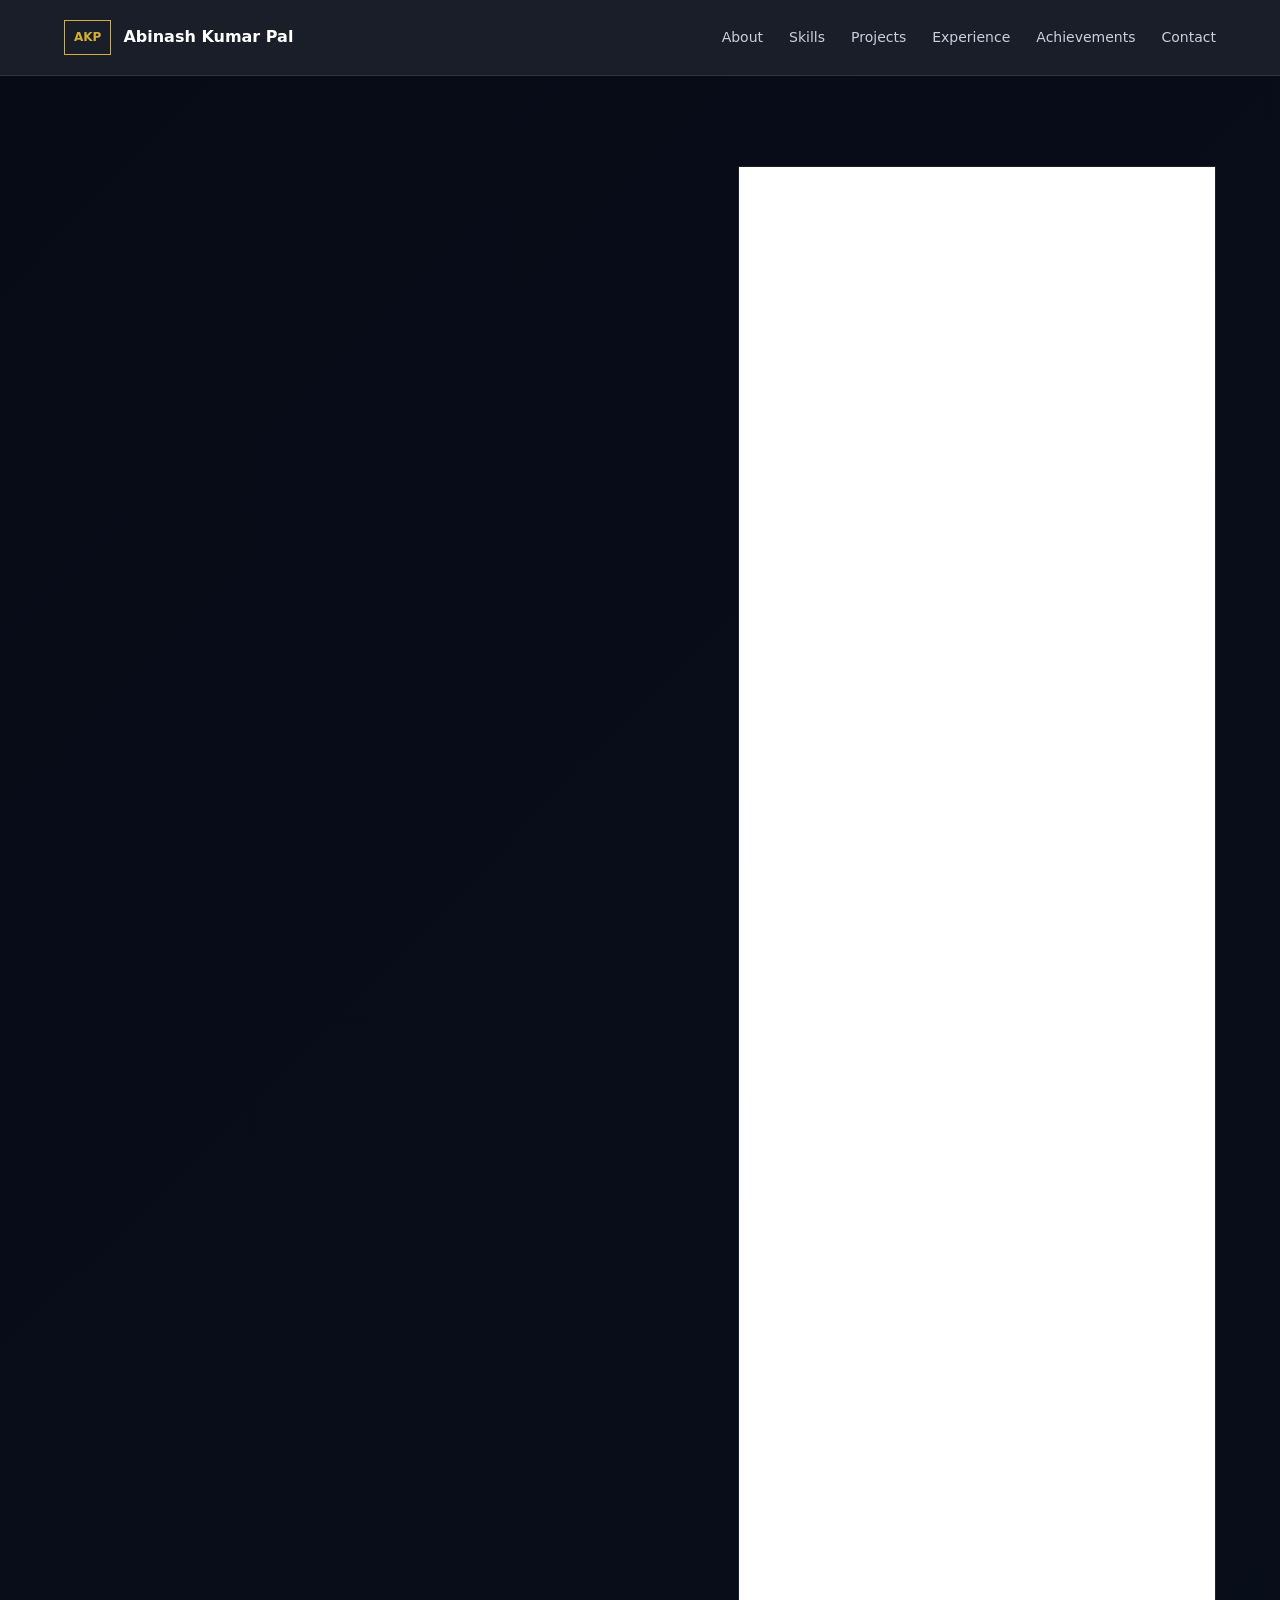
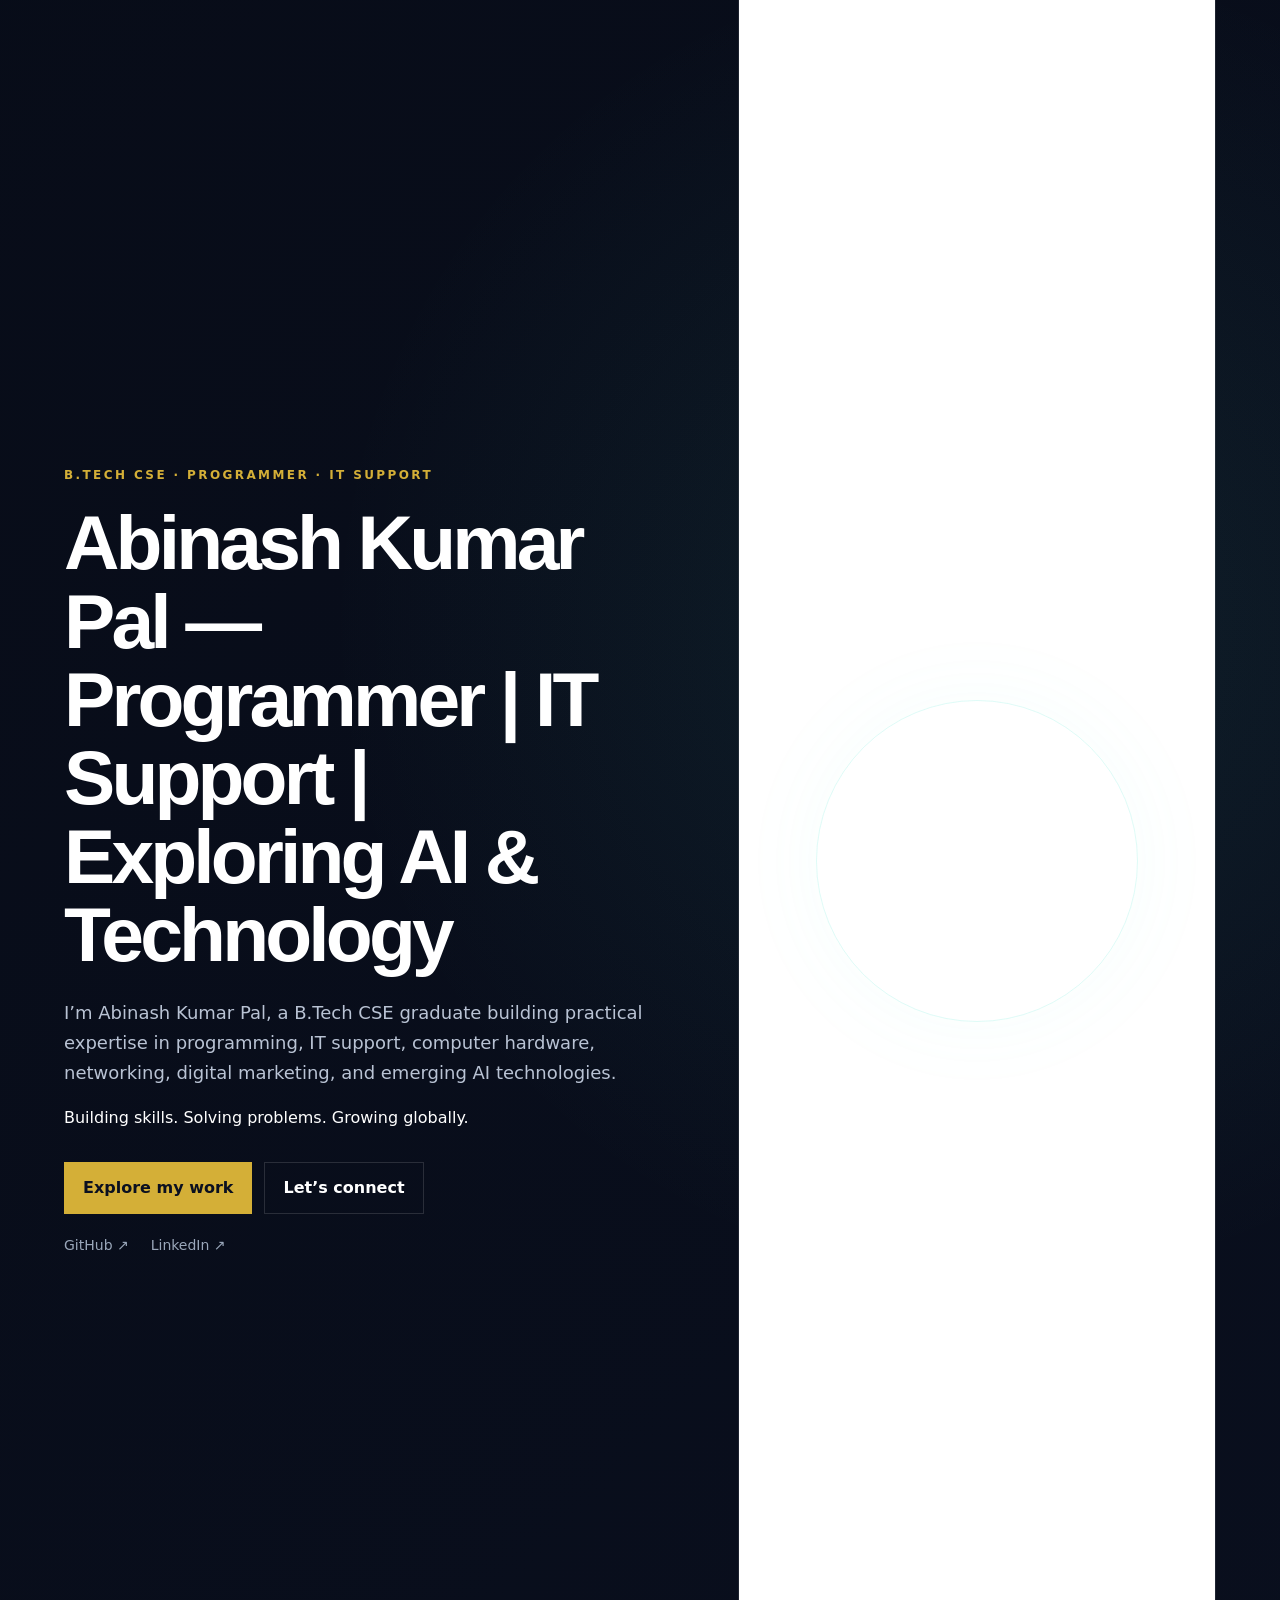
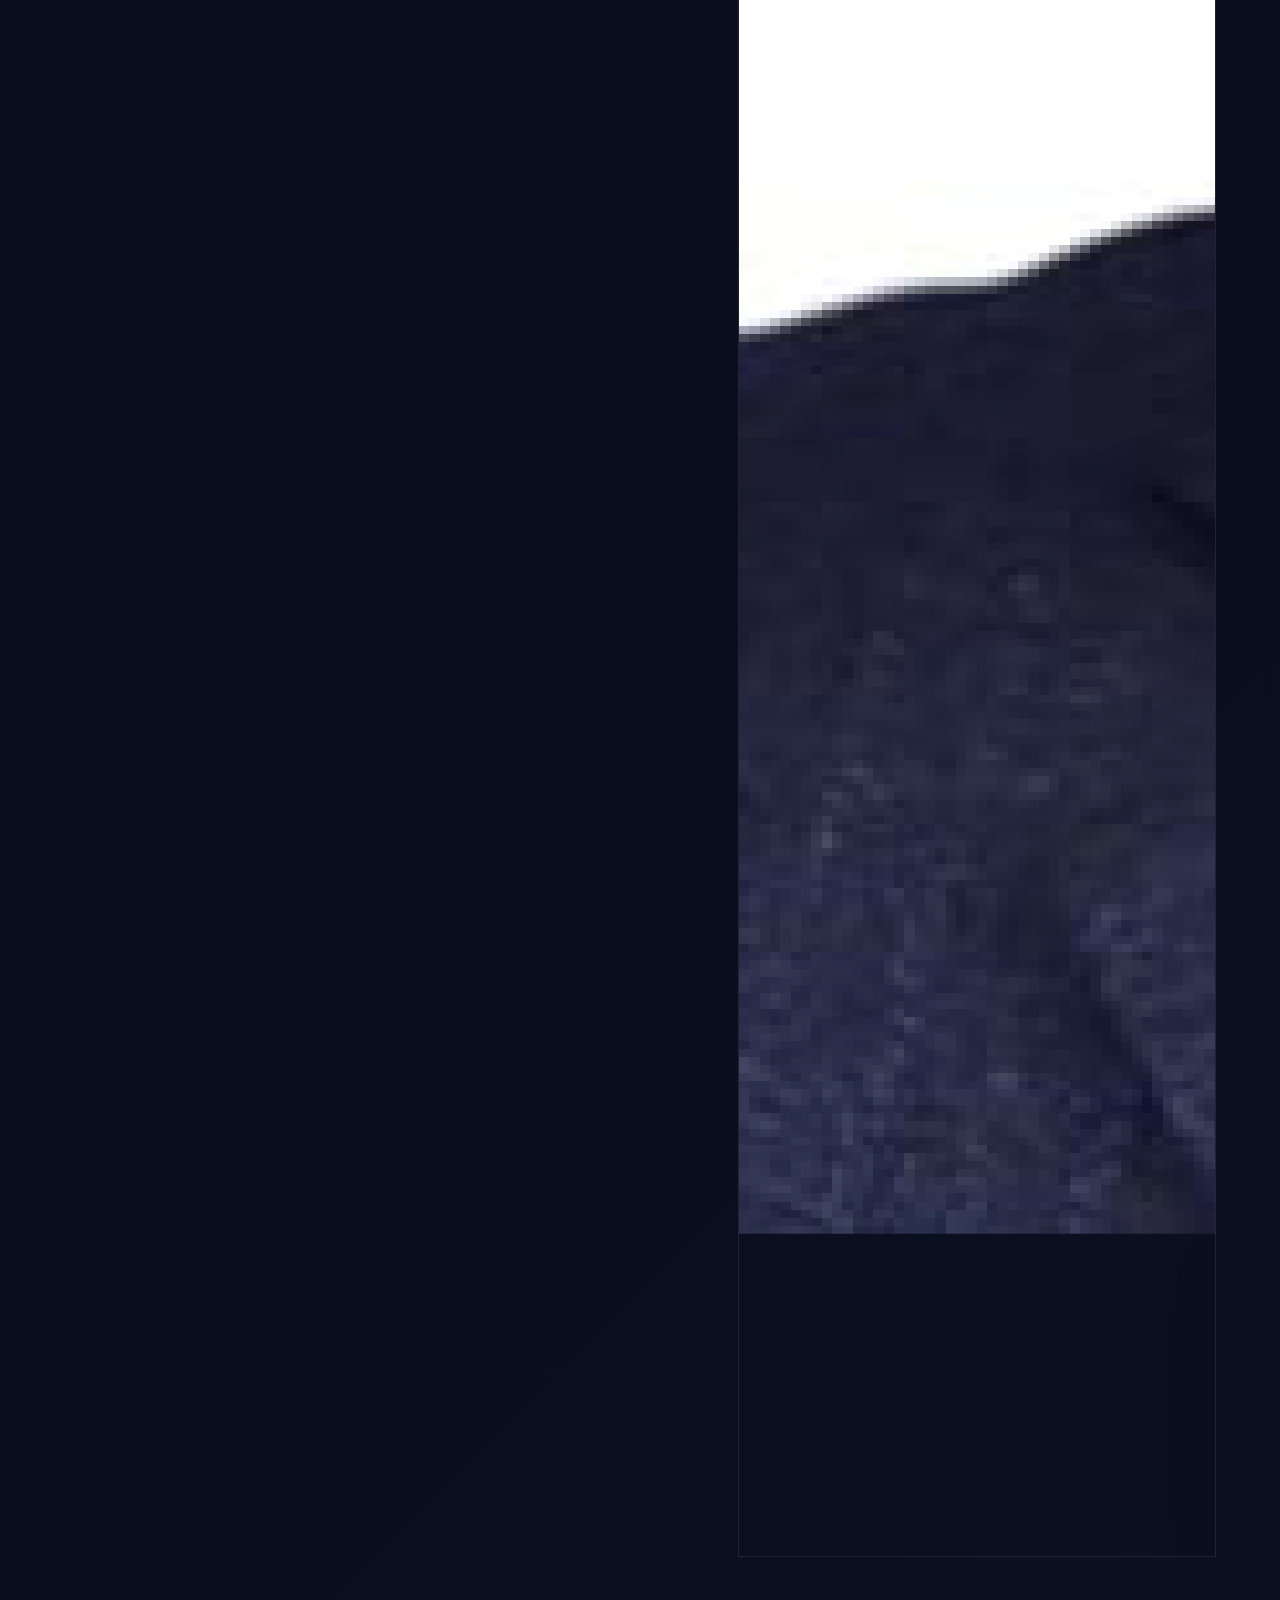
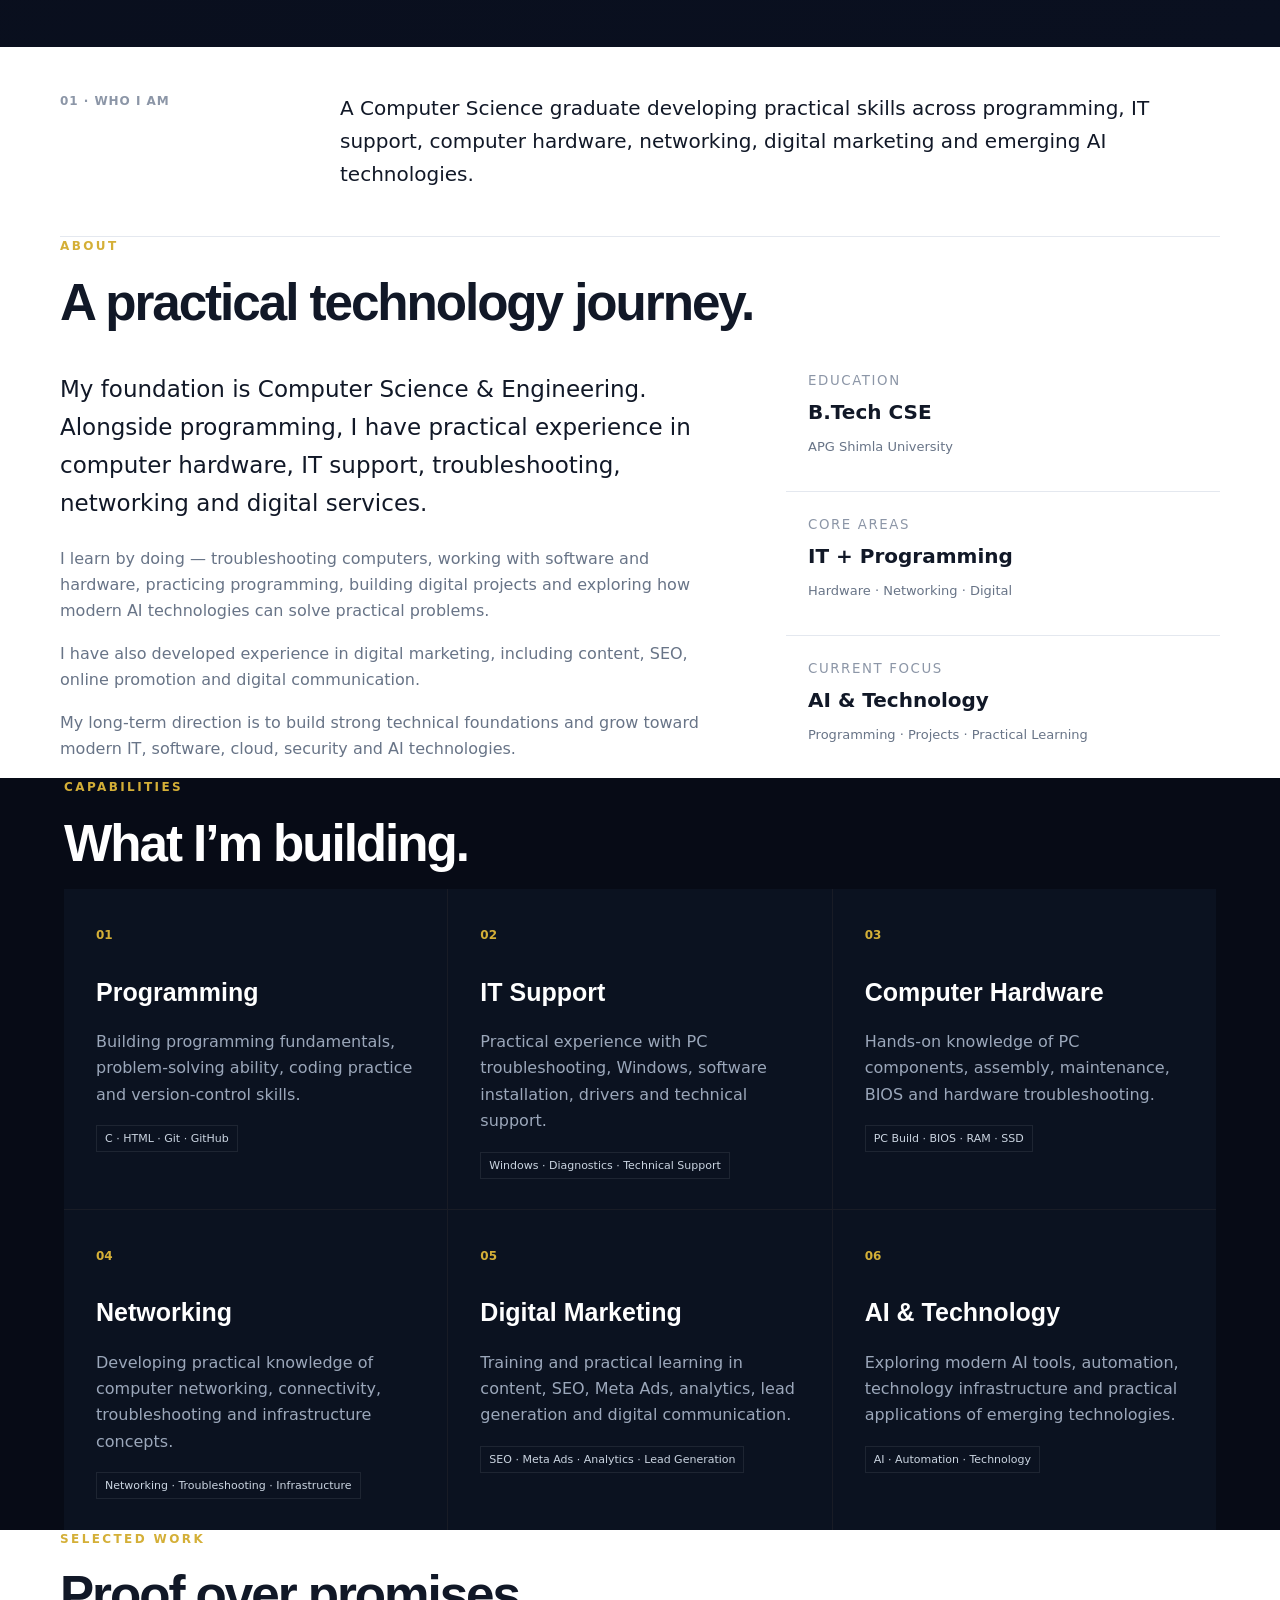
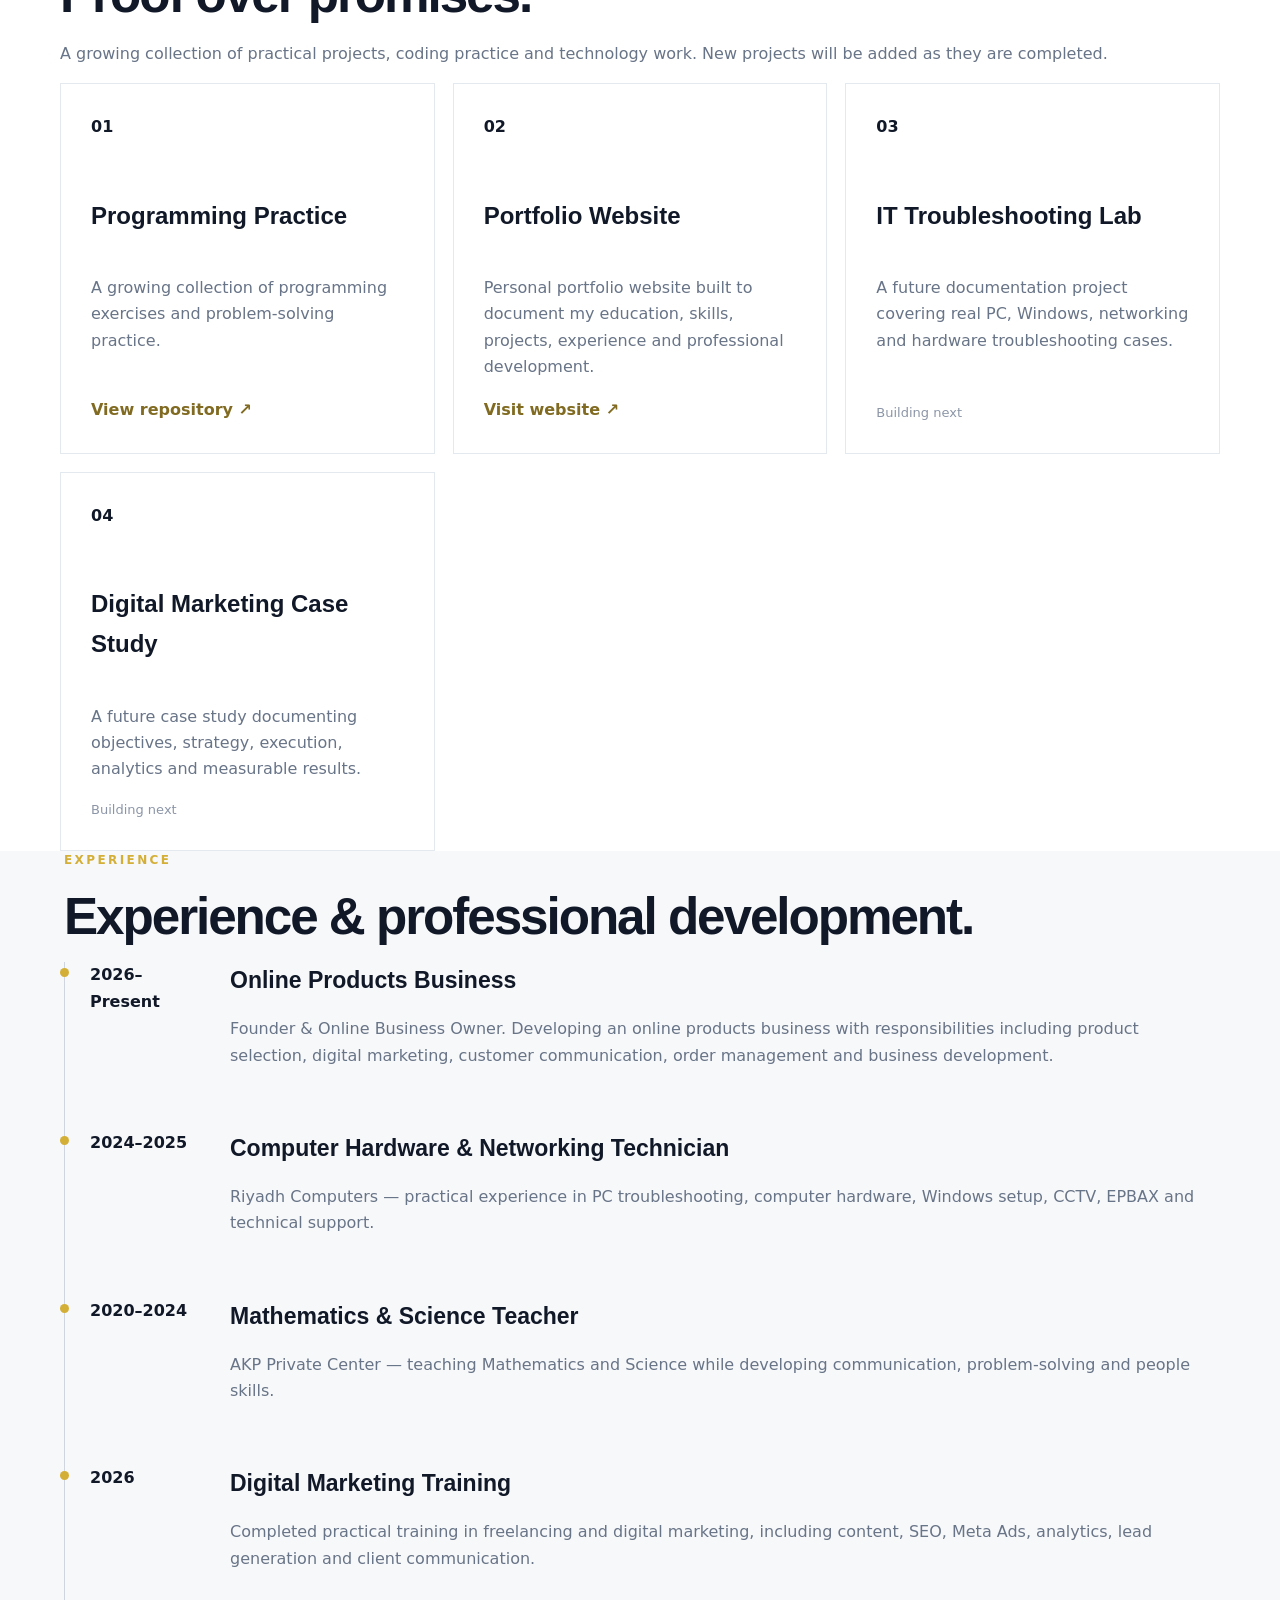
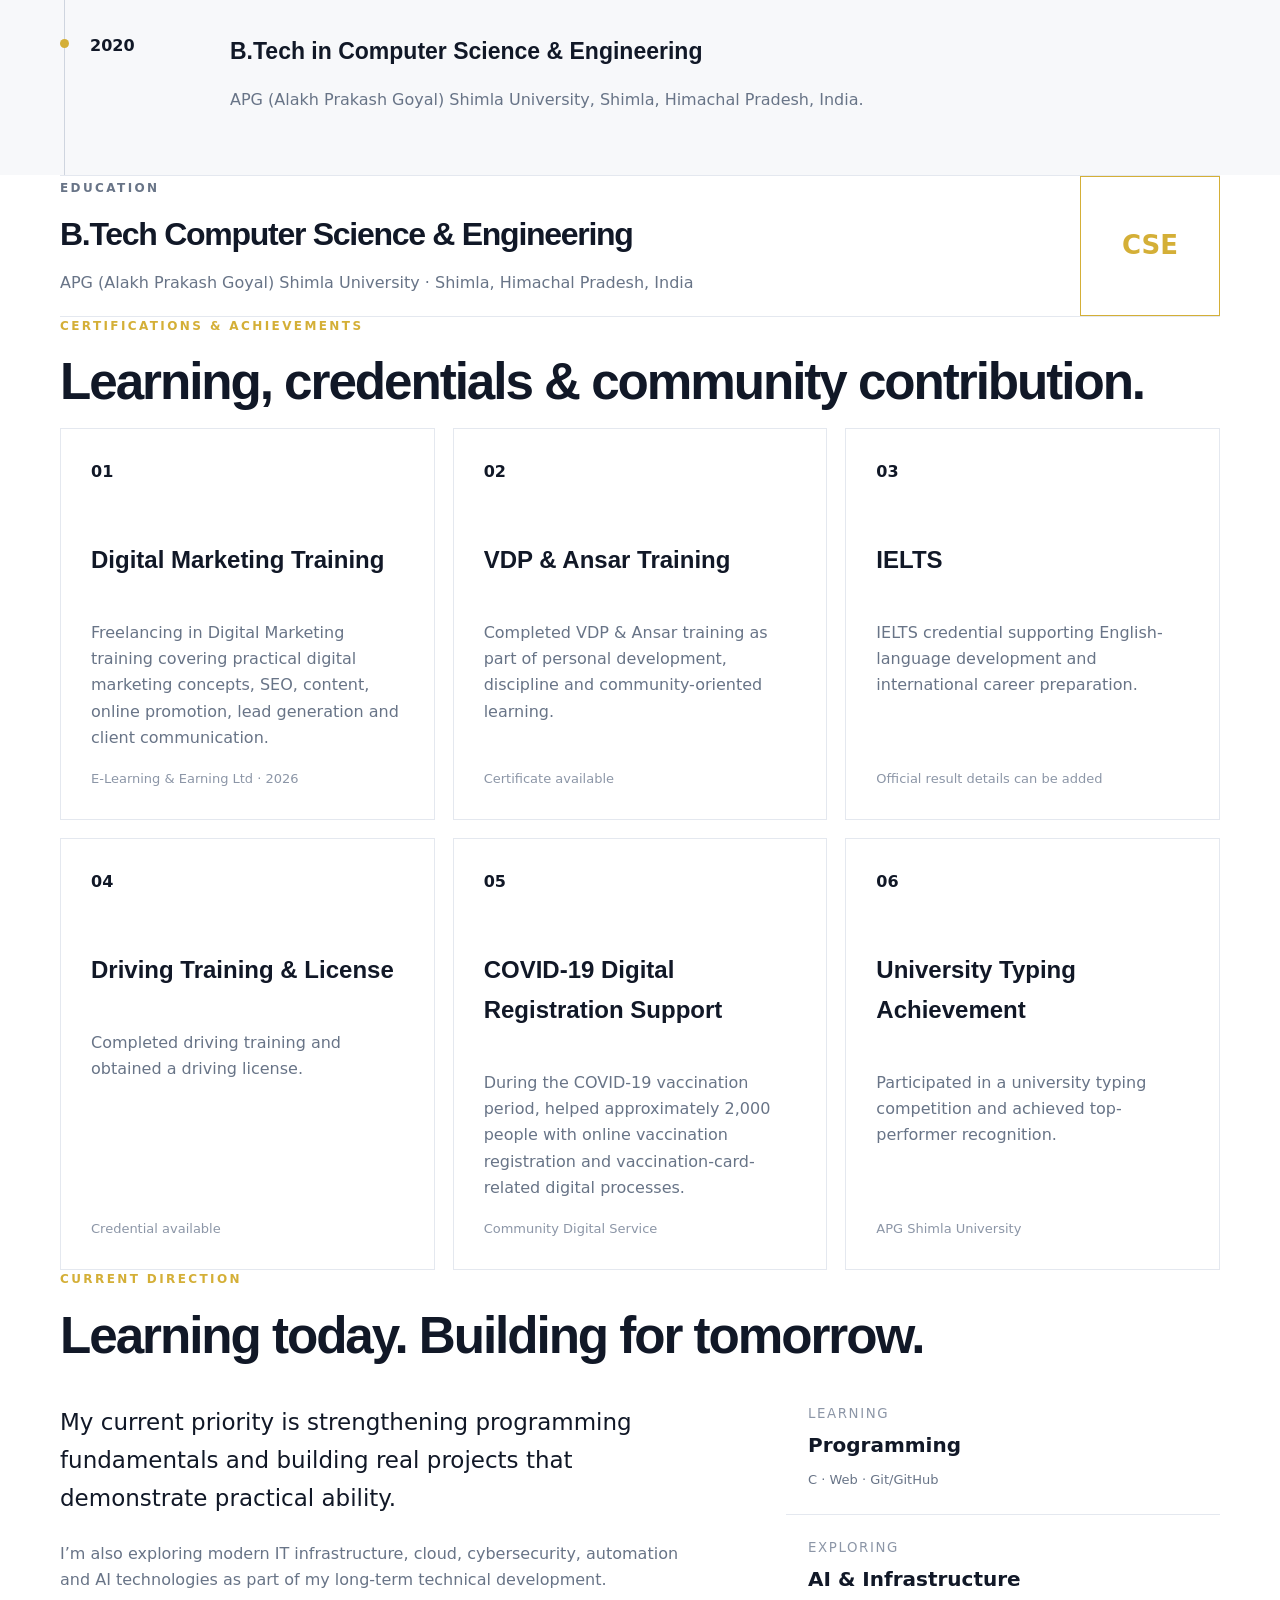
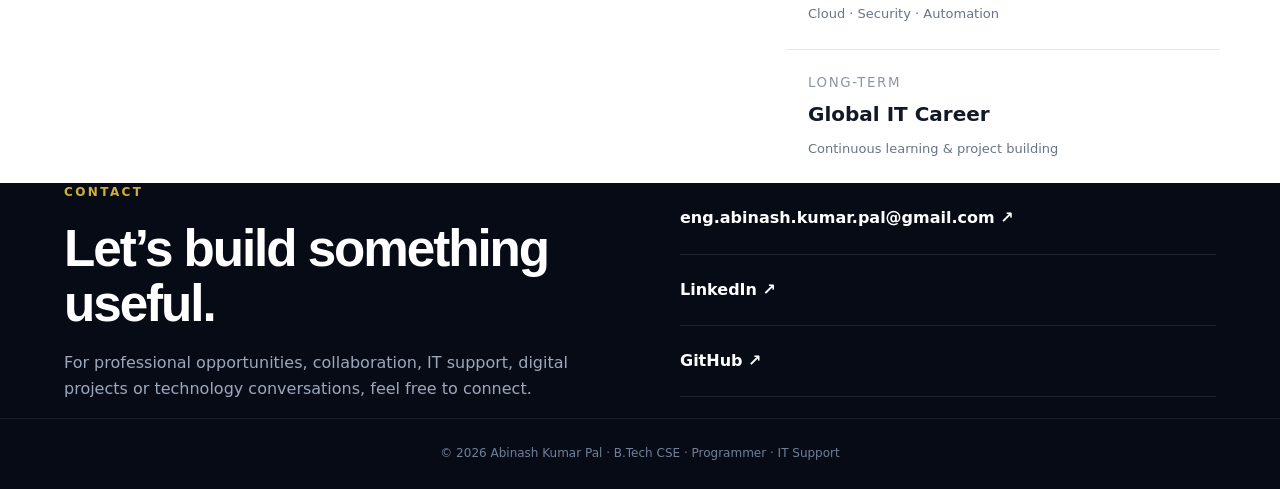
==== commit e44acd19: "Remove markdown formatting from index.html" ====
--- a/index.html
+++ b/index.html
@@ -1,4 +1,3 @@
-```html
 <!doctype html>
 <html lang="en">
 <head>
@@ -89,6 +88,13 @@
 
   <div class="visual">
 
+<div class="profile-photo">
+  <img
+    src="Abinash-Kumar-Pal-Professional-Profile.png"
+    alt="Abinash Kumar Pal - Professional Profile"
+  >
+</div>
+    
     <div class="card">
 
       <small>NOW BUILDING</small>
@@ -815,4 +821,4 @@
 
 </body>
 </html>
-```
+
